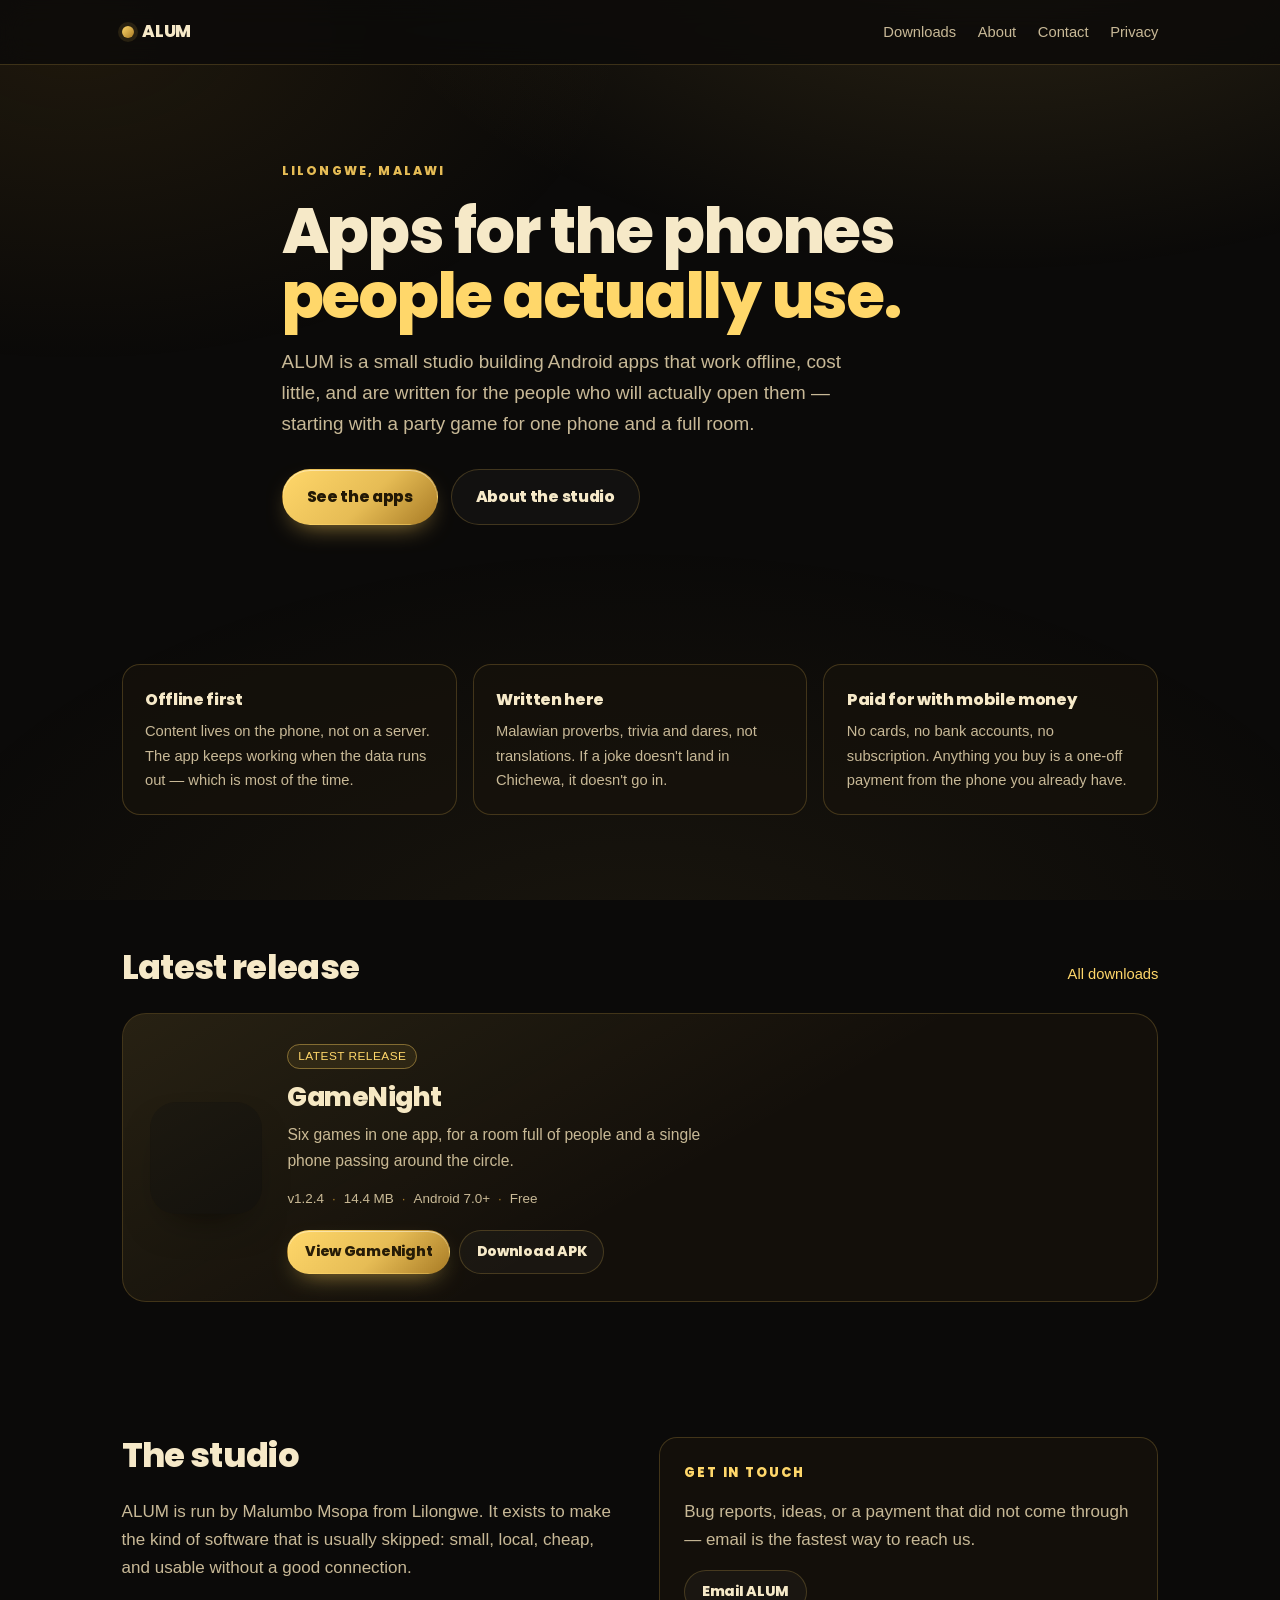
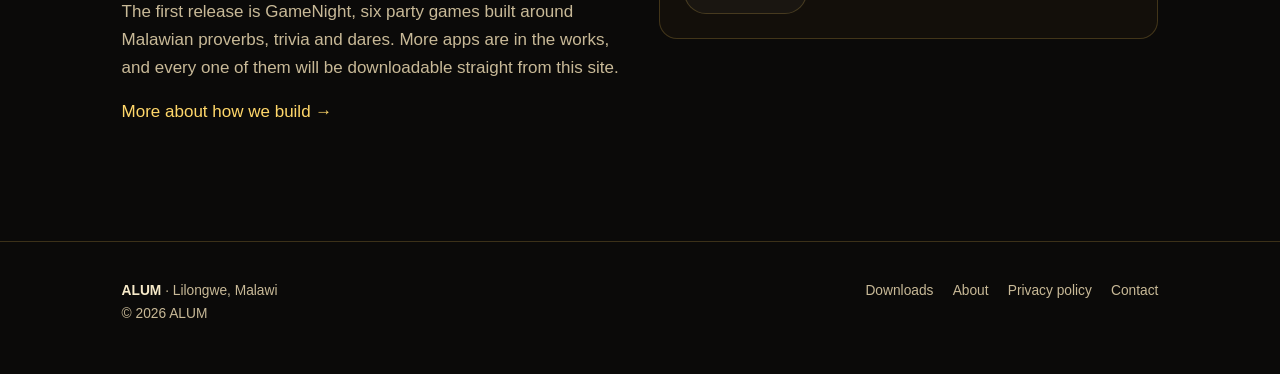
==== index.html @ 3f9ba988 "GameNight 1.2.4: new APK, checksum, what's new, new unlock prices" ====
<!DOCTYPE html>
<html lang="en">
<head>
<meta charset="utf-8">
<meta name="viewport" content="width=device-width, initial-scale=1">
<title>ALUM — apps built in Malawi</title>
<meta name="description" content="ALUM is a small app studio in Lilongwe, Malawi. We build offline-first Android apps, starting with GameNight — six party games for one phone.">
<meta name="theme-color" content="#0b0a09">
<meta property="og:title" content="ALUM — apps built in Malawi">
<meta property="og:description" content="A small app studio in Lilongwe. Offline-first Android apps, starting with GameNight.">
<meta property="og:type" content="website">
<link rel="icon" href="assets/img/favicon.svg" type="image/svg+xml">
<link rel="apple-touch-icon" href="assets/img/gamenight-icon.png">
<link rel="stylesheet" href="assets/css/site.css">
</head>
<body data-page="home">

<header class="nav">
  <div class="wrap">
    <a class="brand" href="index.html"><span class="dot" aria-hidden="true"></span> ALUM</a>
    <nav aria-label="Main">
      <a href="downloads.html">Downloads</a>
      <a href="about.html">About</a>
      <a href="index.html#contact">Contact</a>
      <a class="hide-sm" href="privacy.html">Privacy</a>
    </nav>
  </div>
</header>

<main>

  <section class="hero">
    <div class="wrap">
      <p class="eyebrow">Lilongwe, Malawi</p>
      <h1>Apps for the phones <span>people actually use.</span></h1>
      <p class="lede">ALUM is a small studio building Android apps that work offline, cost little, and are written for the people who will actually open them — starting with a party game for one phone and a full room.</p>
      <div class="cta-row">
        <a class="btn btn-primary" href="downloads.html">See the apps</a>
        <a class="btn btn-ghost" href="about.html">About the studio</a>
      </div>
    </div>
  </section>

  <section class="section">
    <div class="wrap">
      <div class="points">
        <div class="point">
          <h3>Offline first</h3>
          <p>Content lives on the phone, not on a server. The app keeps working when the data runs out — which is most of the time.</p>
        </div>
        <div class="point">
          <h3>Written here</h3>
          <p>Malawian proverbs, trivia and dares, not translations. If a joke doesn't land in Chichewa, it doesn't go in.</p>
        </div>
        <div class="point">
          <h3>Paid for with mobile money</h3>
          <p>No cards, no bank accounts, no subscription. Anything you buy is a one-off payment from the phone you already have.</p>
        </div>
      </div>
    </div>
  </section>

  <section class="section" id="apps">
    <div class="wrap">
      <div class="section-head">
        <h2>Latest release</h2>
        <p><a href="downloads.html">All downloads</a></p>
      </div>
      <div id="featuredCard">
        <noscript>
          <div class="feature-card">
            <div class="feature-body">
              <h3>GameNight</h3>
              <p>Six party games for one phone. <a href="gamenight.html">View the app</a> or <a href="downloads/GameNight-1.2.4.apk" download>download the APK</a>.</p>
            </div>
          </div>
        </noscript>
      </div>
    </div>
  </section>

  <section class="section">
    <div class="wrap">
      <div class="split">
        <div>
          <h2>The studio</h2>
          <p style="color:var(--muted)">ALUM is run by Malumbo Msopa from Lilongwe. It exists to make the kind of software that is usually skipped: small, local, cheap, and usable without a good connection.</p>
          <p style="color:var(--muted)">The first release is GameNight, six party games built around Malawian proverbs, trivia and dares. More apps are in the works, and every one of them will be downloadable straight from this site.</p>
          <p><a href="about.html">More about how we build →</a></p>
        </div>
        <div class="panel" id="contact">
          <h3>Get in touch</h3>
          <p style="color:var(--muted);margin-bottom:1rem">Bug reports, ideas, or a payment that did not come through — email is the fastest way to reach us.</p>
          <p style="margin-bottom:0"><a class="btn btn-ghost btn-sm" data-mail="subject" href="#">Email ALUM</a></p>
        </div>
      </div>
    </div>
  </section>

</main>

<footer class="footer">
  <div class="wrap">
    <div>
      <p><strong style="color:var(--cream)">ALUM</strong> · Lilongwe, Malawi</p>
      <p>© <span data-year>2026</span> ALUM</p>
    </div>
    <nav aria-label="Footer">
      <a href="downloads.html">Downloads</a>
      <a href="about.html">About</a>
      <a href="privacy.html">Privacy policy</a>
      <a data-mail="subject" href="#">Contact</a>
    </nav>
  </div>
</footer>

<script src="assets/js/apps.js"></script>
<script src="assets/js/site.js"></script>
</body>
</html>
---- assets/css/site.css ----
/* Malu Apps — site styles. Palette matches GameNight. */
@font-face {
  font-family: 'Poppins';
  src: url('../fonts/heading-font.ttf') format('truetype');
  font-weight: 800;
  font-display: swap;
}

:root {
  --gold: #e6bc55;
  --gold-bright: #ffd76a;
  --gold-deep: #a87b25;
  --cream: #f6e9c8;
  --muted: #c8b997;
  --ink: #0b0a09;
  --panel: rgba(23, 18, 12, 0.72);
  --line: rgba(230, 188, 85, 0.22);
  --radius: 18px;
  --max: 1080px;
}

* { box-sizing: border-box; }

html { scroll-behavior: smooth; }

body {
  margin: 0;
  background: var(--ink);
  color: var(--cream);
  font-family: -apple-system, BlinkMacSystemFont, 'Segoe UI', Roboto, Helvetica, Arial, sans-serif;
  font-size: 17px;
  line-height: 1.65;
  -webkit-font-smoothing: antialiased;
}

body::before {
  content: '';
  position: fixed;
  inset: 0;
  z-index: 0;
  pointer-events: none;
  background:
    radial-gradient(60rem 34rem at 78% -12%, rgba(230, 188, 85, 0.16), transparent 70%),
    radial-gradient(50rem 30rem at 6% 4%, rgba(168, 123, 37, 0.13), transparent 68%),
    radial-gradient(70rem 40rem at 50% 110%, rgba(230, 188, 85, 0.07), transparent 70%);
}

a { color: var(--gold-bright); text-decoration: none; }
a:hover { text-decoration: underline; text-underline-offset: 3px; }

h1, h2, h3, .brand, .btn, .stat b, .eyebrow {
  font-family: 'Poppins', -apple-system, 'Segoe UI', Roboto, sans-serif;
  font-weight: 800;
  letter-spacing: -0.02em;
}

h1 { font-size: clamp(2.2rem, 6vw, 3.9rem); line-height: 1.05; margin: 0 0 1rem; }
h2 { font-size: clamp(1.5rem, 3.4vw, 2.1rem); line-height: 1.15; margin: 0 0 1.4rem; }
h3 { font-size: 1.12rem; margin: 0 0 0.35rem; }

p { margin: 0 0 1rem; }

.wrap { width: 100%; max-width: var(--max); margin: 0 auto; padding: 0 1.35rem; position: relative; z-index: 1; }

:focus-visible { outline: 2px solid var(--gold-bright); outline-offset: 3px; border-radius: 6px; }

/* ---------- nav ---------- */
.nav {
  position: sticky;
  top: 0;
  z-index: 20;
  backdrop-filter: blur(14px);
  background: rgba(11, 10, 9, 0.82);
  border-bottom: 1px solid var(--line);
}
.nav .wrap { display: flex; align-items: center; justify-content: space-between; gap: 1rem; height: 64px; }
.brand { display: inline-flex; align-items: center; gap: 0.55rem; color: var(--cream); font-size: 1.05rem; }
.brand:hover { text-decoration: none; }
.brand .dot {
  width: 12px; height: 12px; border-radius: 50%;
  background: linear-gradient(135deg, var(--gold-bright), var(--gold-deep));
  box-shadow: 0 0 0 4px rgba(230, 188, 85, 0.12);
}
.nav nav { display: flex; gap: 1.35rem; font-size: 0.92rem; }
.nav nav a { color: var(--muted); }
.nav nav a:hover { color: var(--gold-bright); text-decoration: none; }
@media (max-width: 560px) { .nav nav a.hide-sm { display: none; } }

/* ---------- hero ---------- */
.hero { padding: clamp(3rem, 8vw, 6rem) 0 clamp(2rem, 5vw, 3.5rem); }
.hero .wrap { max-width: 760px; }
.eyebrow {
  font-size: 0.76rem; letter-spacing: 0.18em; text-transform: uppercase;
  color: var(--gold); margin: 0 0 1.1rem;
}
.hero h1 span { color: var(--gold-bright); }
.lede { font-size: clamp(1.02rem, 2.2vw, 1.18rem); color: var(--muted); max-width: 56ch; }

.cta-row { display: flex; flex-wrap: wrap; gap: 0.8rem; margin: 1.9rem 0 1rem; }

.btn {
  display: inline-flex; align-items: center; justify-content: center; gap: 0.55rem;
  padding: 0.86rem 1.5rem; border-radius: 999px; font-size: 0.98rem;
  border: 1px solid transparent; cursor: pointer; transition: transform 0.12s ease, box-shadow 0.2s ease, background 0.2s ease;
  white-space: nowrap;
}
.btn:hover { text-decoration: none; transform: translateY(-1px); }
.btn:active { transform: translateY(0); }
.btn-primary {
  background: linear-gradient(135deg, var(--gold-bright), var(--gold) 55%, var(--gold-deep));
  color: #221805;
  box-shadow: 0 10px 26px -12px rgba(230, 188, 85, 0.8), inset 0 1px 0 rgba(255, 255, 255, 0.45);
}
.btn-ghost { border-color: var(--line); color: var(--cream); background: rgba(255, 255, 255, 0.03); }
.btn-ghost:hover { border-color: rgba(230, 188, 85, 0.5); }
.btn-sm { padding: 0.6rem 1.05rem; font-size: 0.88rem; }

.meta-line { font-size: 0.88rem; color: var(--muted); margin: 0; }

/* ---------- sections ---------- */
.section { padding: clamp(2.6rem, 6vw, 4.2rem) 0; }
.section-head { display: flex; align-items: baseline; justify-content: space-between; gap: 1rem; flex-wrap: wrap; margin-bottom: 1.6rem; }
.section-head h2 { margin: 0; }
.section-head p { margin: 0; color: var(--muted); font-size: 0.92rem; }

/* ---------- app cards ---------- */
.grid { display: grid; gap: 1.1rem; grid-template-columns: repeat(auto-fill, minmax(330px, 1fr)); }

.card {
  position: relative;
  display: flex; flex-direction: column;
  background: var(--panel);
  border: 1px solid var(--line);
  border-radius: var(--radius);
  padding: 1.5rem;
  overflow: hidden;
  transition: border-color 0.2s ease, transform 0.2s ease;
}
.card::after {
  content: ''; position: absolute; inset: 0; border-radius: var(--radius);
  background: linear-gradient(160deg, rgba(255, 215, 106, 0.07), transparent 45%);
  pointer-events: none;
}
.card:hover { border-color: rgba(230, 188, 85, 0.45); transform: translateY(-2px); }
.card-top { display: flex; gap: 1rem; align-items: center; margin-bottom: 1rem; }
.card-top img { width: 72px; height: 72px; border-radius: 18px; flex: 0 0 auto; box-shadow: 0 8px 22px -10px #000; }
.card-top h3 { margin: 0; font-size: 1.3rem; }
.card-tagline { color: var(--muted); font-size: 0.92rem; margin: 0.15rem 0 0; }
.card p { font-size: 0.94rem; color: var(--muted); }
.card .grow { flex: 1; }
.badges { display: flex; flex-wrap: wrap; gap: 0.4rem; margin: 0.2rem 0 1.2rem; }
.badge {
  font-size: 0.74rem; letter-spacing: 0.04em; text-transform: uppercase;
  padding: 0.28rem 0.62rem; border-radius: 999px;
  border: 1px solid var(--line); color: var(--muted);
}
.badge.gold { border-color: rgba(230, 188, 85, 0.45); color: var(--gold-bright); background: rgba(230, 188, 85, 0.08); }
.card-actions { display: flex; flex-wrap: wrap; gap: 0.55rem; align-items: center; }
.card-actions .meta-line { margin-left: auto; }

.card.soon { opacity: 0.75; }
.card.soon .card-top img { filter: grayscale(1); }

/* ---------- featured app ---------- */
.feature { border-top: 1px solid var(--line); }
.feature-head { display: flex; align-items: center; gap: 1.1rem; margin-bottom: 1.6rem; }
.feature-head img { width: 96px; height: 96px; border-radius: 24px; box-shadow: 0 14px 34px -16px #000; }
.feature-head h2 { margin: 0; }
.feature-head .meta-line { margin-top: 0.3rem; }

.cols { display: grid; gap: 2.2rem; grid-template-columns: 1.15fr 1fr; align-items: start; }
@media (max-width: 820px) { .cols { grid-template-columns: 1fr; gap: 1.8rem; } }

.panel { background: var(--panel); border: 1px solid var(--line); border-radius: var(--radius); padding: 1.5rem; }
.panel h3 { color: var(--gold-bright); font-size: 0.82rem; letter-spacing: 0.14em; text-transform: uppercase; margin-bottom: 0.9rem; }

.hl-list { list-style: none; padding: 0; margin: 0; display: grid; gap: 1.1rem; }
.hl-list li { display: grid; grid-template-columns: 26px 1fr; gap: 0.7rem; }
.hl-list .tick { color: var(--gold); font-weight: 700; }
.hl-list p { margin: 0; font-size: 0.92rem; color: var(--muted); }
.hl-list b { color: var(--cream); font-size: 0.98rem; display: block; margin-bottom: 0.1rem; }

.chips { display: flex; flex-wrap: wrap; gap: 0.4rem; margin: 1.1rem 0 0; padding: 0; list-style: none; }
.chips li { font-size: 0.8rem; padding: 0.3rem 0.65rem; border-radius: 999px; background: rgba(230, 188, 85, 0.1); color: var(--gold-bright); border: 1px solid rgba(230, 188, 85, 0.28); }

/* ---------- screenshots ---------- */
.shots { display: flex; gap: 0.9rem; overflow-x: auto; padding: 0.3rem 0 1rem; scroll-snap-type: x mandatory; -webkit-overflow-scrolling: touch; }
.shots a { flex: 0 0 auto; scroll-snap-align: start; }
.shots img {
  width: 200px; height: auto; display: block;
  border-radius: 16px; border: 1px solid var(--line);
  box-shadow: 0 16px 36px -20px #000;
  background: #000;
}
.shots::-webkit-scrollbar { height: 8px; }
.shots::-webkit-scrollbar-thumb { background: rgba(230, 188, 85, 0.25); border-radius: 8px; }

/* ---------- install steps ---------- */
.steps { display: grid; gap: 1rem; grid-template-columns: repeat(auto-fit, minmax(240px, 1fr)); counter-reset: step; }
.step { position: relative; background: var(--panel); border: 1px solid var(--line); border-radius: var(--radius); padding: 1.35rem 1.4rem 1.35rem 1.4rem; }
.step::before {
  counter-increment: step; content: counter(step);
  display: grid; place-items: center;
  width: 30px; height: 30px; border-radius: 50%;
  background: rgba(230, 188, 85, 0.12); border: 1px solid rgba(230, 188, 85, 0.4);
  color: var(--gold-bright); font-family: 'Poppins', sans-serif; font-weight: 800; font-size: 0.9rem;
  margin-bottom: 0.75rem;
}
.step p { margin: 0; font-size: 0.92rem; color: var(--muted); }
.step b { color: var(--cream); }

.note { font-size: 0.88rem; color: var(--muted); border-left: 2px solid var(--gold-deep); padding-left: 0.9rem; margin-top: 1.2rem; }

/* ---------- checksum ---------- */
.sha { display: flex; gap: 0.5rem; align-items: stretch; margin-top: 0.6rem; }
.sha input {
  flex: 1; min-width: 0;
  background: rgba(0, 0, 0, 0.42); border: 1px solid var(--line); border-radius: 10px;
  color: var(--muted); font-family: ui-monospace, SFMono-Regular, Menlo, Consolas, monospace;
  font-size: 0.74rem; padding: 0.55rem 0.65rem; letter-spacing: 0.01em;
}
.sha button {
  border: 1px solid var(--line); background: rgba(255, 255, 255, 0.04); color: var(--cream);
  border-radius: 10px; padding: 0 0.85rem; font-size: 0.8rem; cursor: pointer;
}
.sha button:hover { border-color: rgba(230, 188, 85, 0.5); }

/* ---------- faq ---------- */
.faq { display: grid; gap: 0.6rem; }
details {
  background: var(--panel); border: 1px solid var(--line); border-radius: 14px; padding: 0.95rem 1.15rem;
}
details[open] { border-color: rgba(230, 188, 85, 0.4); }
summary { cursor: pointer; font-weight: 600; color: var(--cream); list-style: none; }
summary::-webkit-details-marker { display: none; }
summary::after { content: '+'; float: right; color: var(--gold); font-weight: 700; }
details[open] summary::after { content: '−'; }
details p { margin: 0.8rem 0 0.1rem; font-size: 0.93rem; color: var(--muted); }

/* ---------- footer ---------- */
.footer { border-top: 1px solid var(--line); padding: 2.4rem 0 3rem; margin-top: 2rem; }
.footer .wrap { display: flex; flex-wrap: wrap; gap: 1.2rem 2rem; justify-content: space-between; align-items: flex-start; }
.footer p { margin: 0; font-size: 0.86rem; color: var(--muted); }
.footer nav { display: flex; flex-wrap: wrap; gap: 1.2rem; font-size: 0.86rem; }
.footer nav a { color: var(--muted); }

/* ---------- prose (privacy page) ---------- */
.prose { max-width: 720px; padding: 3rem 0 4rem; }
.prose h1 { font-size: clamp(1.9rem, 4.6vw, 2.6rem); }
.prose h2 { font-size: 1.25rem; margin: 2.2rem 0 0.7rem; }
.prose ul { padding-left: 1.2rem; color: var(--muted); }
.prose li { margin-bottom: 0.45rem; }
.prose p, .prose li { color: var(--muted); }
.prose strong { color: var(--cream); }
.prose .updated { font-size: 0.86rem; color: var(--muted); margin-bottom: 2rem; }
.prose .back { display: inline-block; margin-bottom: 1.6rem; font-size: 0.9rem; }

/* ---------- buttons as links ---------- */
a.btn { text-decoration: none; }
a.btn:hover { text-decoration: none; }

/* ---------- home: featured app ---------- */
.feature-card {
  display: grid;
  grid-template-columns: 112px 1fr;
  gap: 1.6rem;
  align-items: center;
  background: var(--panel);
  border: 1px solid var(--line);
  border-radius: 24px;
  padding: 1.7rem;
  position: relative;
  overflow: hidden;
}
.feature-card::after {
  content: '';
  position: absolute; inset: 0;
  background: linear-gradient(150deg, rgba(255, 215, 106, 0.09), transparent 55%);
  pointer-events: none;
}
.feature-icon { width: 112px; height: 112px; border-radius: 26px; box-shadow: 0 18px 40px -20px #000; }
.feature-body h3 { font-size: 1.65rem; margin: 0.35rem 0 0.2rem; }
.feature-body p { color: var(--muted); margin: 0 0 0.9rem; font-size: 0.98rem; max-width: 52ch; }
.feature-meta { display: flex; flex-wrap: wrap; gap: 0.5rem; font-size: 0.84rem; color: var(--muted); margin-bottom: 1.2rem; }
.feature-meta span[aria-hidden] { color: var(--gold-deep); }
@media (max-width: 620px) {
  .feature-card { grid-template-columns: 1fr; gap: 1rem; padding: 1.35rem; }
  .feature-icon { width: 84px; height: 84px; border-radius: 20px; }
}

/* ---------- about / points ---------- */
.points { display: grid; gap: 1rem; grid-template-columns: repeat(auto-fit, minmax(240px, 1fr)); }
.point { background: var(--panel); border: 1px solid var(--line); border-radius: var(--radius); padding: 1.35rem 1.4rem; }
.point h3 { font-size: 1rem; margin-bottom: 0.4rem; }
.point p { margin: 0; font-size: 0.92rem; color: var(--muted); }

.split { display: grid; grid-template-columns: 1fr 1fr; gap: 2.4rem; align-items: start; }
@media (max-width: 780px) { .split { grid-template-columns: 1fr; gap: 1.4rem; } }

/* ---------- downloads list ---------- */
.app-list { display: grid; gap: 1rem; }
.app-row {
  display: grid;
  grid-template-columns: 76px 1fr auto;
  gap: 1.2rem;
  align-items: center;
  background: var(--panel);
  border: 1px solid var(--line);
  border-radius: var(--radius);
  padding: 1.25rem 1.4rem;
  transition: border-color 0.2s ease, transform 0.2s ease;
}
.app-row:hover { border-color: rgba(230, 188, 85, 0.45); transform: translateY(-2px); }
.app-row img { width: 76px; height: 76px; border-radius: 20px; }
.app-row-head { display: flex; align-items: center; gap: 0.6rem; flex-wrap: wrap; }
.app-row h3 { margin: 0; font-size: 1.2rem; }
.app-row-tag { margin: 0.15rem 0 0.55rem; color: var(--muted); font-size: 0.92rem; }
.app-row-meta { display: flex; flex-wrap: wrap; align-items: center; gap: 0.45rem 0.85rem; font-size: 0.82rem; color: var(--muted); }
.app-row-meta span { white-space: nowrap; }
.app-row-rating { display: inline-flex; align-items: center; gap: 0.45rem; }
.app-row-rating em { font-style: normal; opacity: 0.8; }
.app-row.soon { opacity: 0.7; }
@media (max-width: 700px) {
  .app-row { grid-template-columns: 64px 1fr; }
  .app-row img { width: 64px; height: 64px; border-radius: 17px; }
  .app-row-cta { grid-column: 1 / -1; }
  .app-row-cta .btn { width: 100%; }
}

.stars { display: inline-flex; gap: 2px; font-size: 0.95rem; line-height: 1; color: rgba(230, 188, 85, 0.28); letter-spacing: 1px; }
.stars .star.on { color: var(--gold-bright); }

/* ---------- app page ---------- */
.breadcrumb { font-size: 0.86rem; color: var(--muted); padding-top: 1.6rem; display: inline-block; }
.app-hero { display: flex; gap: 1.5rem; align-items: center; padding: 1.4rem 0 2rem; flex-wrap: wrap; }
.app-icon { width: 128px; height: 128px; border-radius: 30px; box-shadow: 0 20px 46px -22px #000; }
.app-hero h1 { font-size: clamp(1.9rem, 5vw, 2.9rem); margin: 0 0 0.3rem; }
.app-tagline { color: var(--muted); margin: 0 0 0.7rem; max-width: 48ch; }
.rating-line { display: flex; align-items: center; flex-wrap: wrap; gap: 0.5rem; font-size: 0.86rem; color: var(--muted); }
.dot-sep { color: var(--gold-deep); }

.app-layout { display: grid; grid-template-columns: minmax(0, 1fr) 340px; gap: 2.4rem; align-items: start; padding-bottom: 3rem; }
@media (max-width: 900px) {
  .app-layout { grid-template-columns: 1fr; gap: 1.8rem; }
  .app-aside { order: -1; }
}
.app-main { min-width: 0; }
.app-section { padding: 1.8rem 0; border-top: 1px solid var(--line); }
.app-section:first-of-type { border-top: 0; }
.app-section h2 { font-size: 1.25rem; margin-bottom: 0.9rem; }
.app-section p { color: var(--muted); }
.app-section .hl-list { margin-top: 0.4rem; }
.app-main .shots { margin: 0 0 0.4rem; }
.app-main .shots img { width: 220px; }

.app-aside { display: grid; gap: 1rem; position: sticky; top: 84px; }
@media (max-width: 900px) { .app-aside { position: static; } }
.download-panel .meta-line { text-align: center; }
.facts { margin: 1.1rem 0 0; padding: 0; font-size: 0.86rem; }
.facts > div { display: flex; justify-content: space-between; gap: 1rem; padding: 0.5rem 0; border-bottom: 1px solid rgba(230, 188, 85, 0.12); }
.facts > div:last-child { border-bottom: 0; }
.facts dt { color: var(--muted); }
.facts dd { margin: 0; color: var(--cream); text-align: right; }

.install-list { margin: 0; padding-left: 1.1rem; font-size: 0.9rem; color: var(--muted); }
.install-list li { margin-bottom: 0.55rem; }
.install-list b { color: var(--cream); }

.changes { margin: 0; padding-left: 1.1rem; color: var(--muted); font-size: 0.93rem; }
.changes li { margin-bottom: 0.45rem; }

/* ---------- reviews ---------- */
.empty-reviews { background: rgba(255, 255, 255, 0.02); border: 1px dashed var(--line); border-radius: var(--radius); padding: 1.4rem; }
.empty-reviews p { margin: 0 0 0.7rem; font-size: 0.93rem; }
.empty-reviews p strong { color: var(--cream); }
.review-list { display: grid; gap: 0.8rem; }
.review { background: var(--panel); border: 1px solid var(--line); border-radius: 14px; padding: 1.1rem 1.25rem; }
.review-head { display: flex; justify-content: space-between; align-items: center; gap: 1rem; margin-bottom: 0.4rem; }
.review p { margin: 0; font-size: 0.93rem; }

@media (prefers-reduced-motion: reduce) {
  * { animation: none !important; transition: none !important; scroll-behavior: auto !important; }
}
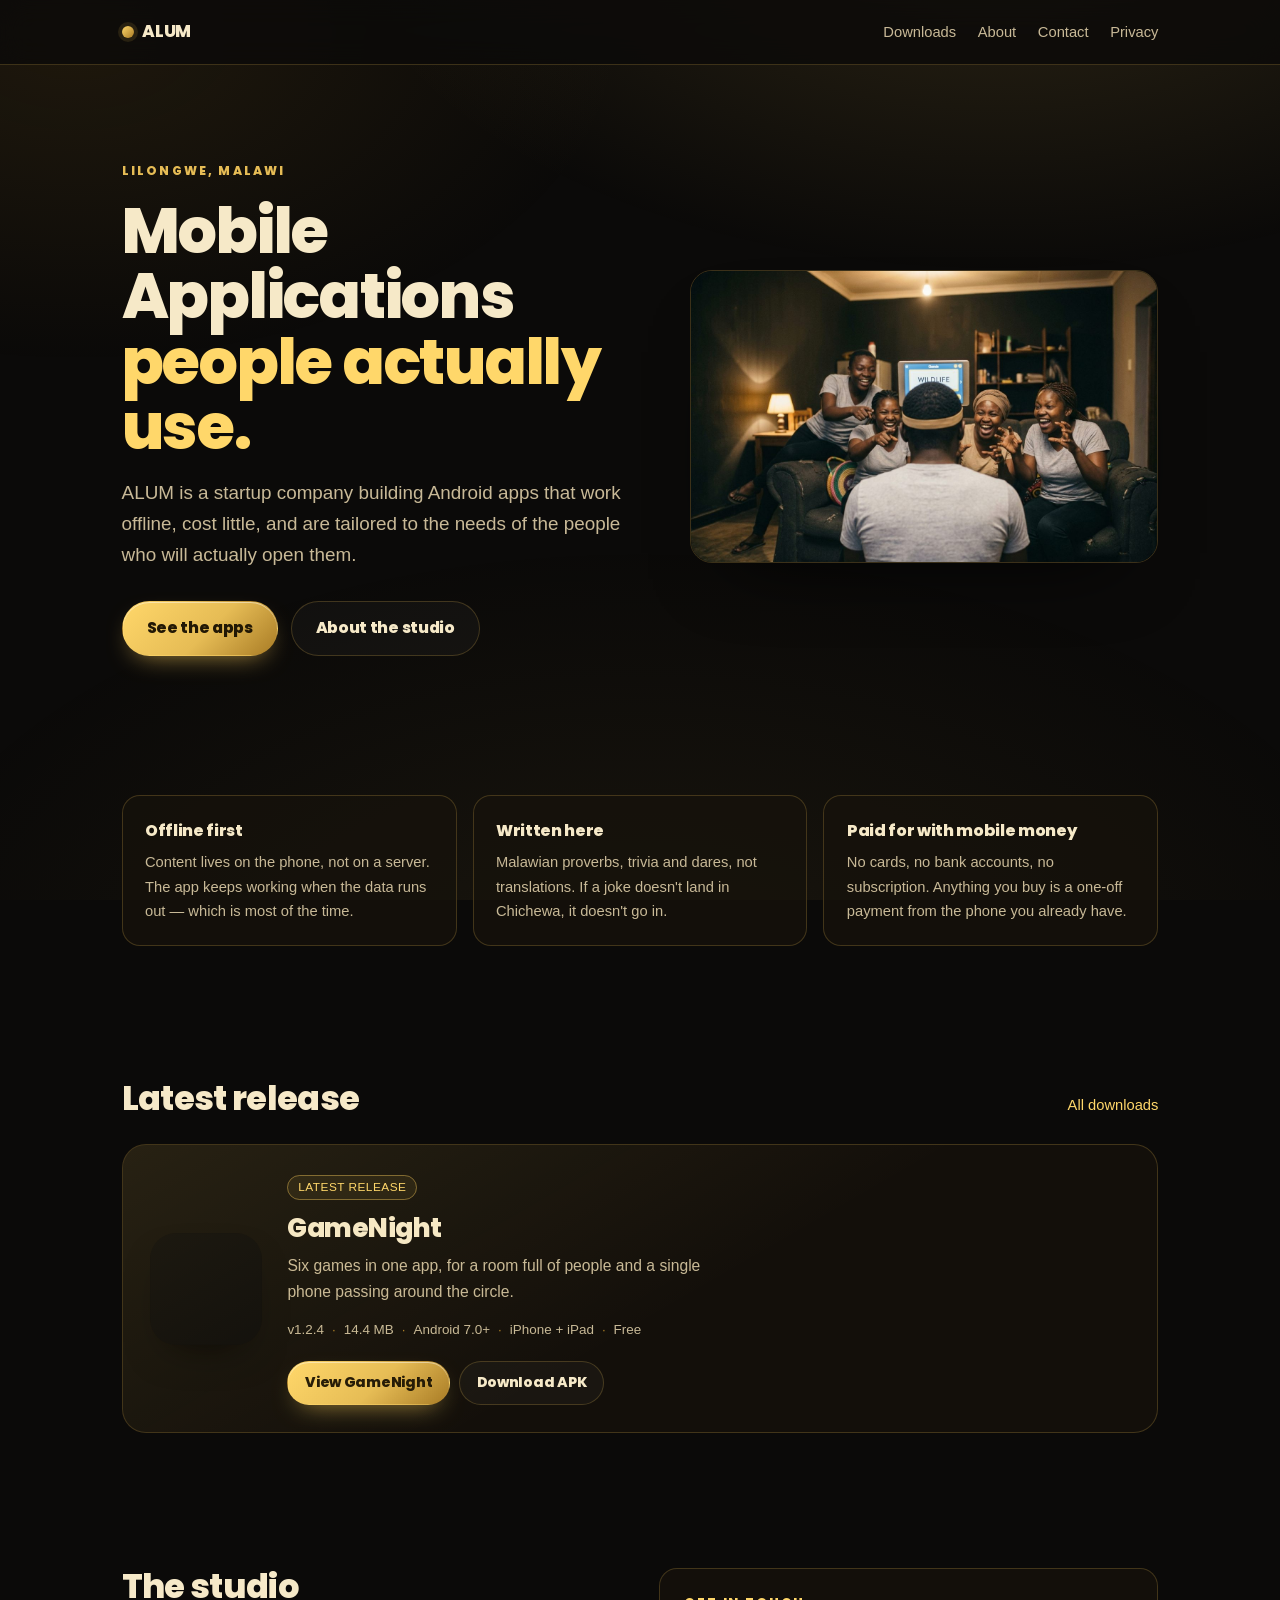
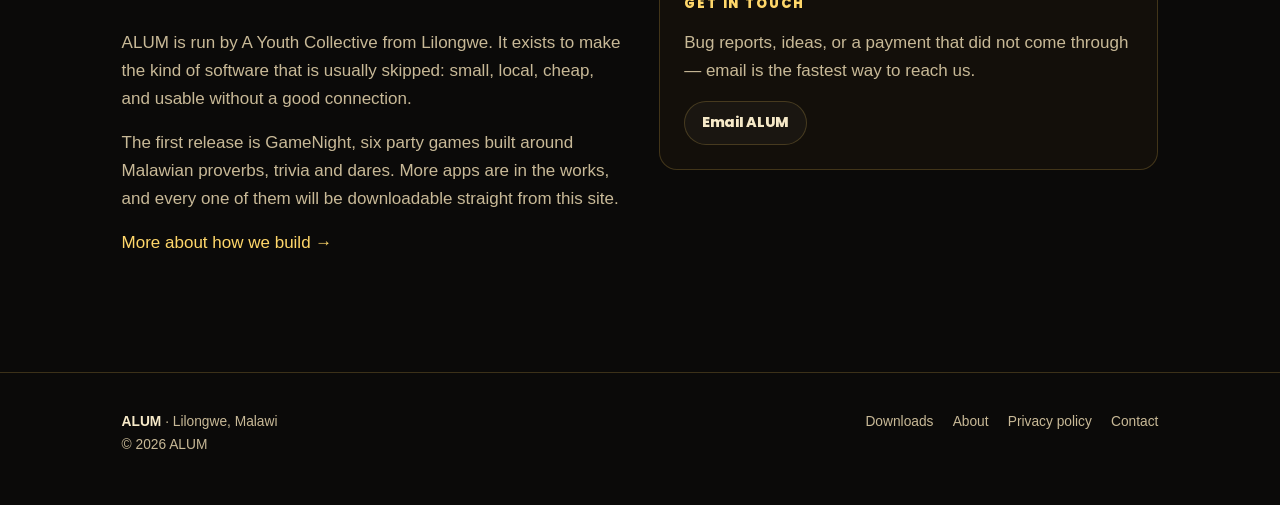
==== commit 4bec42cd: "Site: add hero, about and social images; iPhone/PWA paths; verify-download expander" ====
--- a/index.html
+++ b/index.html
@@ -9,6 +9,12 @@
 <meta property="og:title" content="ALUM — apps built in Malawi">
 <meta property="og:description" content="A small app studio in Lilongwe. Offline-first Android apps, starting with GameNight.">
 <meta property="og:type" content="website">
+<meta property="og:image" content="https://malu-xvge.github.io/assets/img/og-gamenight.jpg">
+<meta property="og:image:width" content="1584">
+<meta property="og:image:height" content="672">
+<meta property="og:image:alt" content="GameNight — six party games for one phone">
+<meta name="twitter:card" content="summary_large_image">
+<meta name="twitter:image" content="https://malu-xvge.github.io/assets/img/og-gamenight.jpg">
 <link rel="icon" href="assets/img/favicon.svg" type="image/svg+xml">
 <link rel="apple-touch-icon" href="assets/img/gamenight-icon.png">
 <link rel="stylesheet" href="assets/css/site.css">
@@ -30,14 +36,19 @@
 <main>
 
   <section class="hero">
-    <div class="wrap">
-      <p class="eyebrow">Lilongwe, Malawi</p>
-      <h1>Apps for the phones <span>people actually use.</span></h1>
-      <p class="lede">ALUM is a small studio building Android apps that work offline, cost little, and are written for the people who will actually open them — starting with a party game for one phone and a full room.</p>
-      <div class="cta-row">
-        <a class="btn btn-primary" href="downloads.html">See the apps</a>
-        <a class="btn btn-ghost" href="about.html">About the studio</a>
+    <div class="wrap hero-grid">
+      <div class="hero-copy">
+        <p class="eyebrow">Lilongwe, Malawi</p>
+        <h1>Mobile Applications <span>people actually use.</span></h1>
+        <p class="lede">ALUM is a startup company building Android apps that work offline, cost little, and are tailored to the needs of the people who will actually open them.</p>
+        <div class="cta-row">
+          <a class="btn btn-primary" href="downloads.html">See the apps</a>
+          <a class="btn btn-ghost" href="about.html">About the studio</a>
+        </div>
       </div>
+      <figure class="hero-media">
+        <img src="assets/img/hero.jpg" alt="Friends playing GameNight together on one phone" width="1312" height="816" fetchpriority="high">
+      </figure>
     </div>
   </section>
 
@@ -84,7 +95,7 @@
       <div class="split">
         <div>
           <h2>The studio</h2>
-          <p style="color:var(--muted)">ALUM is run by Malumbo Msopa from Lilongwe. It exists to make the kind of software that is usually skipped: small, local, cheap, and usable without a good connection.</p>
+          <p style="color:var(--muted)">ALUM is run by A Youth Collective from Lilongwe. It exists to make the kind of software that is usually skipped: small, local, cheap, and usable without a good connection.</p>
           <p style="color:var(--muted)">The first release is GameNight, six party games built around Malawian proverbs, trivia and dares. More apps are in the works, and every one of them will be downloadable straight from this site.</p>
           <p><a href="about.html">More about how we build →</a></p>
         </div>
--- a/assets/css/site.css
+++ b/assets/css/site.css
@@ -1,4 +1,4 @@
-/* Malu Apps — site styles. Palette matches GameNight. */
+/* ALUM — site styles. Palette matches GameNight. */
 @font-face {
   font-family: 'Poppins';
   src: url('../fonts/heading-font.ttf') format('truetype');
@@ -88,7 +88,20 @@
 
 /* ---------- hero ---------- */
 .hero { padding: clamp(3rem, 8vw, 6rem) 0 clamp(2rem, 5vw, 3.5rem); }
-.hero .wrap { max-width: 760px; }
+.hero .wrap { max-width: var(--max); }
+.hero-grid { display: grid; grid-template-columns: 1.05fr 0.95fr; gap: clamp(1.6rem, 4vw, 3.2rem); align-items: center; }
+.hero-copy { max-width: 600px; }
+.hero-media { margin: 0; }
+.hero-media img {
+  width: 100%; height: auto; display: block; aspect-ratio: 8 / 5; object-fit: cover;
+  border-radius: 22px; border: 1px solid var(--line);
+  box-shadow: 0 36px 80px -46px #000;
+}
+@media (max-width: 860px) {
+  .hero-grid { grid-template-columns: 1fr; }
+  .hero-copy { max-width: none; }
+  .hero-media { margin-top: 0.4rem; }
+}
 .eyebrow {
   font-size: 0.76rem; letter-spacing: 0.18em; text-transform: uppercase;
   color: var(--gold); margin: 0 0 1.1rem;
@@ -254,6 +267,8 @@
 .prose strong { color: var(--cream); }
 .prose .updated { font-size: 0.86rem; color: var(--muted); margin-bottom: 2rem; }
 .prose .back { display: inline-block; margin-bottom: 1.6rem; font-size: 0.9rem; }
+.prose-figure { margin: 1.9rem 0 2.3rem; }
+.prose-figure img { width: 100%; height: auto; display: block; border-radius: 18px; border: 1px solid var(--line); }
 
 /* ---------- buttons as links ---------- */
 a.btn { text-decoration: none; }
@@ -366,6 +381,14 @@
 .install-list li { margin-bottom: 0.55rem; }
 .install-list b { color: var(--cream); }
 
+.iphone-panel p { font-size: 0.92rem; color: var(--muted); }
+.iphone-panel .install-list { margin-top: 0.7rem; }
+
+/* checksum inside the download panel */
+.download-panel .verify { margin-top: 1rem; padding: 0.85rem 0.95rem; background: rgba(0, 0, 0, 0.28); }
+.verify summary { font-size: 0.86rem; }
+.verify .sha { margin-top: 0.6rem; }
+
 .changes { margin: 0; padding-left: 1.1rem; color: var(--muted); font-size: 0.93rem; }
 .changes li { margin-bottom: 0.45rem; }
 
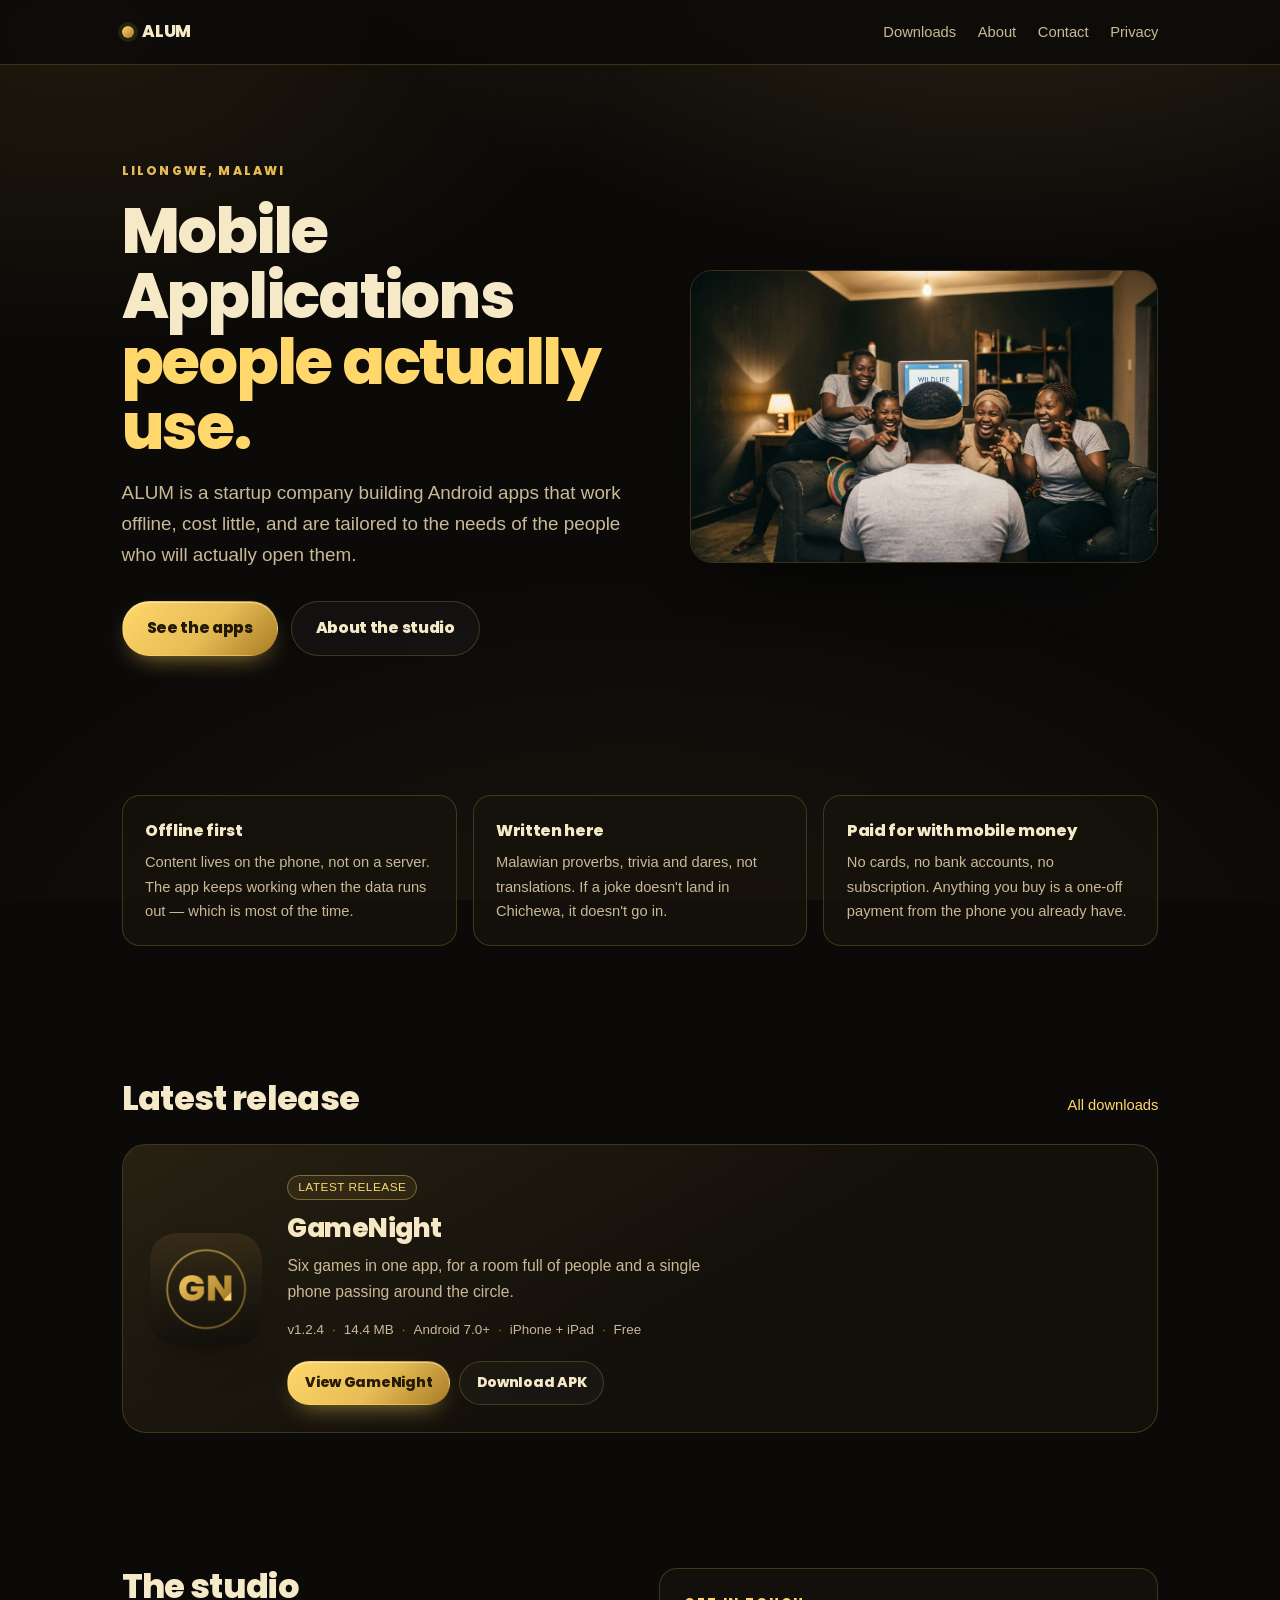
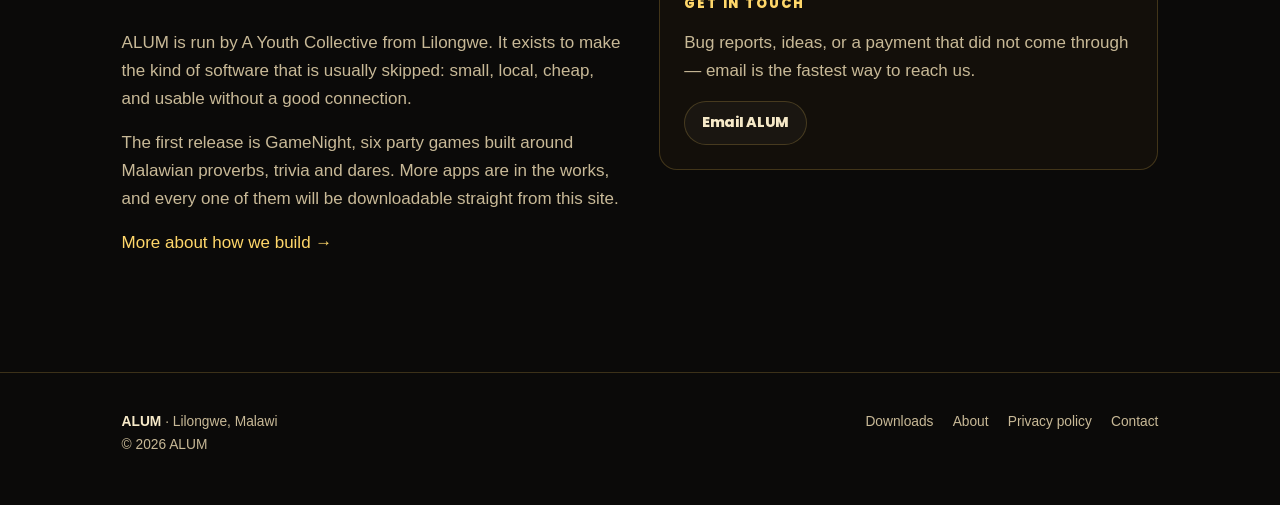
==== commit 47f4cd7c: "Icons: draw the real GN mark for site and PWA; rebuild play/" ====
--- a/index.html
+++ b/index.html
@@ -16,7 +16,7 @@
 <meta name="twitter:card" content="summary_large_image">
 <meta name="twitter:image" content="https://malu-xvge.github.io/assets/img/og-gamenight.jpg">
 <link rel="icon" href="assets/img/favicon.svg" type="image/svg+xml">
-<link rel="apple-touch-icon" href="assets/img/gamenight-icon.png">
+<link rel="apple-touch-icon" sizes="180x180" href="assets/img/apple-touch-icon.png">
 <link rel="stylesheet" href="assets/css/site.css">
 </head>
 <body data-page="home">
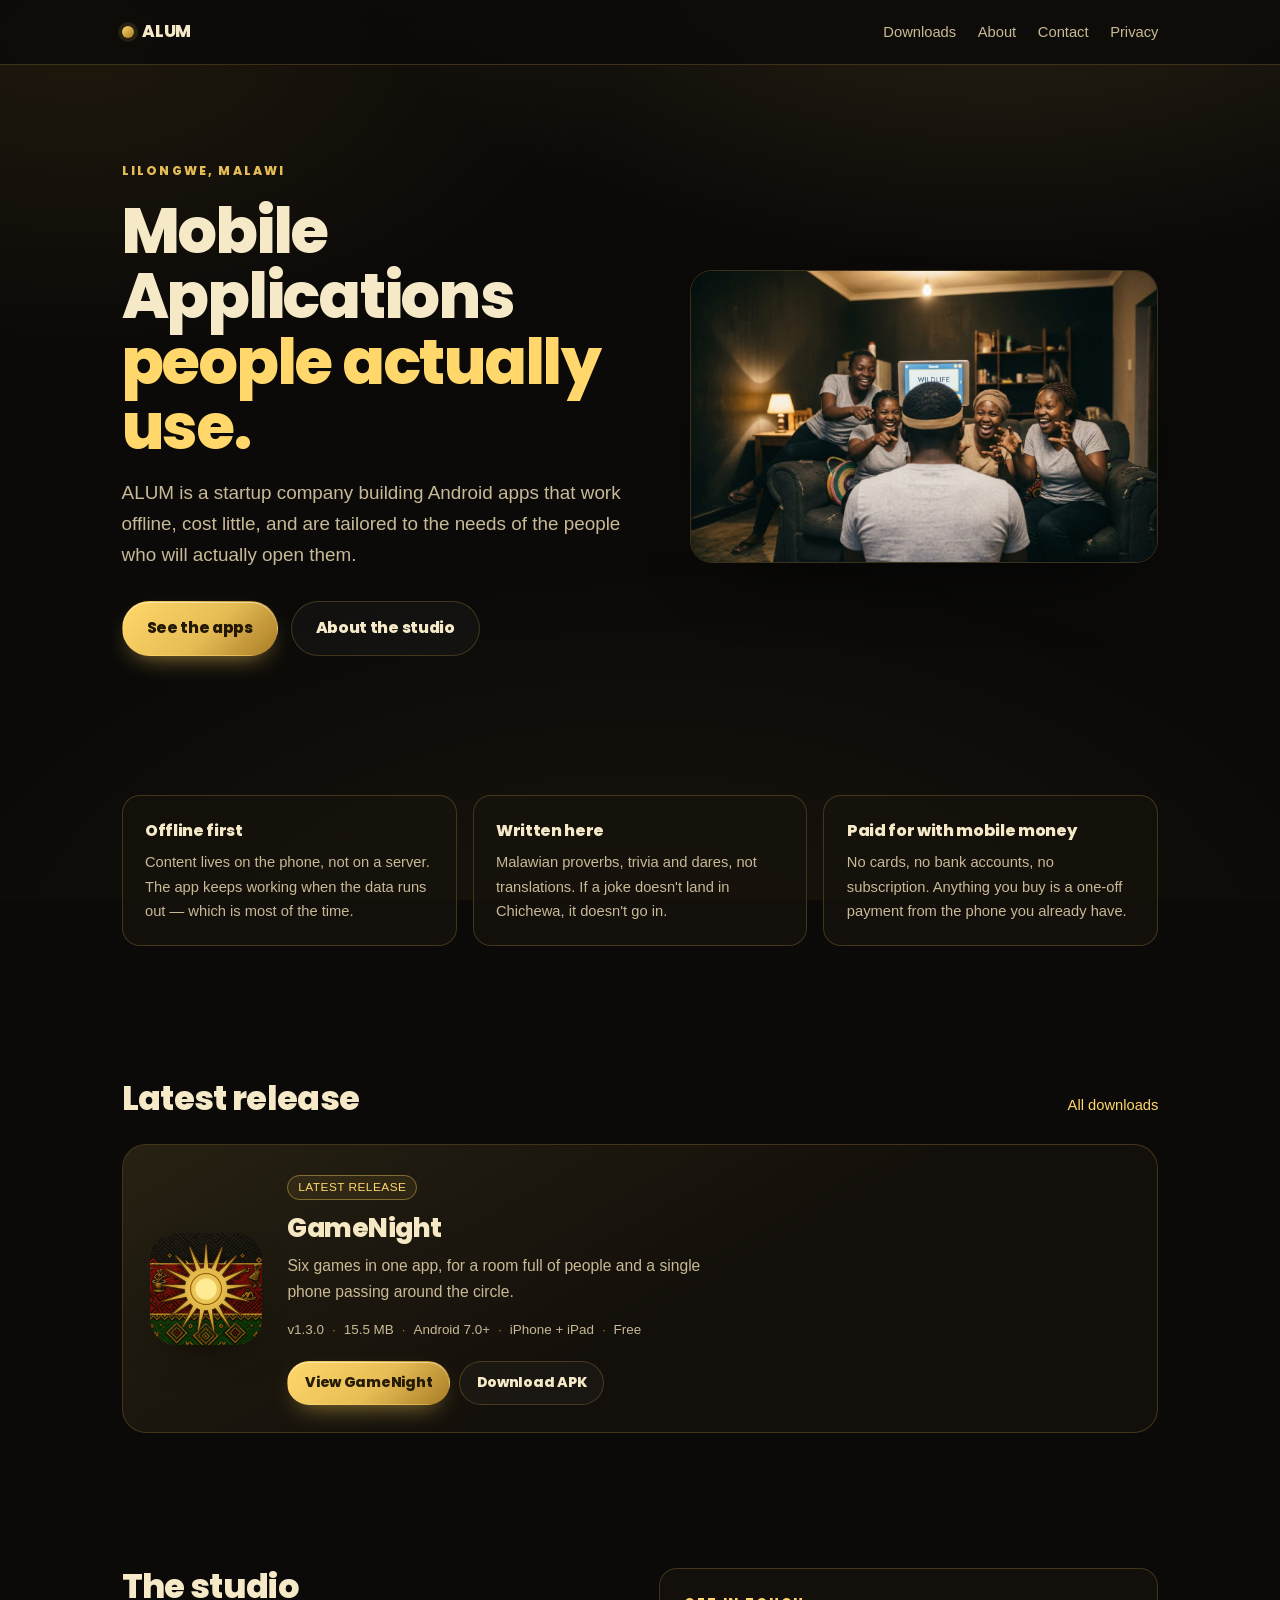
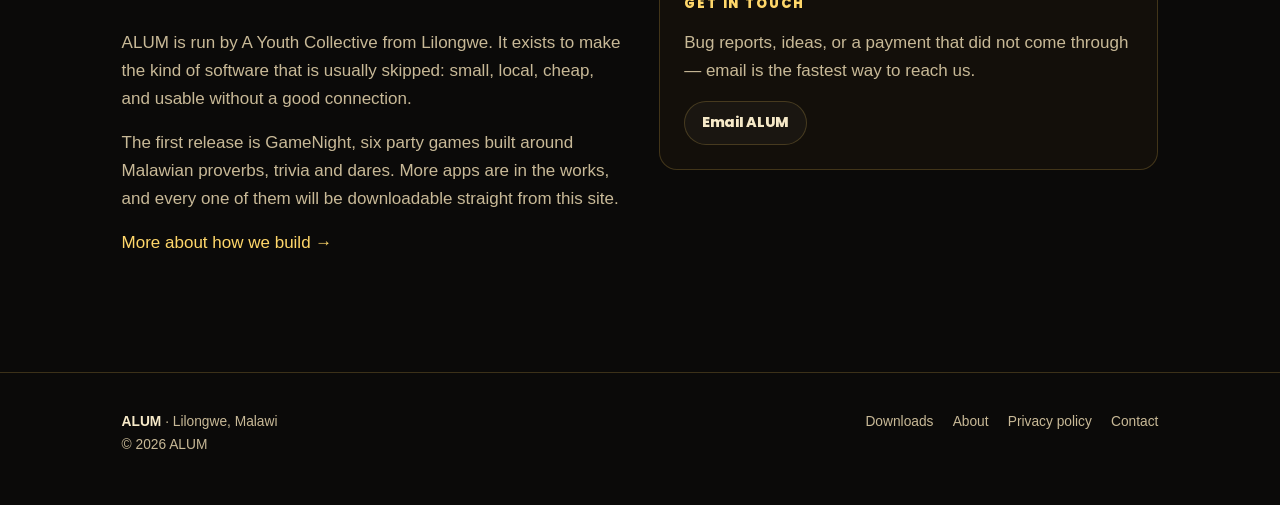
==== commit 126d089d: "GameNight 1.3.0: pass pricing on site and PWA What it costs section with MK 500 / 2,000 / 5,000 / 10" ====
--- a/index.html
+++ b/index.html
@@ -82,7 +82,7 @@
           <div class="feature-card">
             <div class="feature-body">
               <h3>GameNight</h3>
-              <p>Six party games for one phone. <a href="gamenight.html">View the app</a> or <a href="downloads/GameNight-1.2.4.apk" download>download the APK</a>.</p>
+              <p>Six party games for one phone. <a href="gamenight.html">View the app</a> or <a href="downloads/GameNight-1.3.0.apk" download>download the APK</a>.</p>
             </div>
           </div>
         </noscript>
--- a/assets/css/site.css
+++ b/assets/css/site.css
@@ -365,6 +365,12 @@
 .app-section h2 { font-size: 1.25rem; margin-bottom: 0.9rem; }
 .app-section p { color: var(--muted); }
 .app-section .hl-list { margin-top: 0.4rem; }
+
+.price-list { list-style: none; margin: 1rem 0 0; padding: 0; border-top: 1px solid var(--line); }
+.price-list li { display: flex; align-items: baseline; justify-content: space-between; gap: 1rem; padding: 0.7rem 0.2rem; border-bottom: 1px solid var(--line); }
+.price-list span { color: var(--cream); }
+.price-list em { color: var(--muted); font-style: normal; font-size: 0.85rem; margin-left: 0.4rem; }
+.price-list b { color: var(--gold-bright); white-space: nowrap; font-variant-numeric: tabular-nums; }
 .app-main .shots { margin: 0 0 0.4rem; }
 .app-main .shots img { width: 220px; }
 
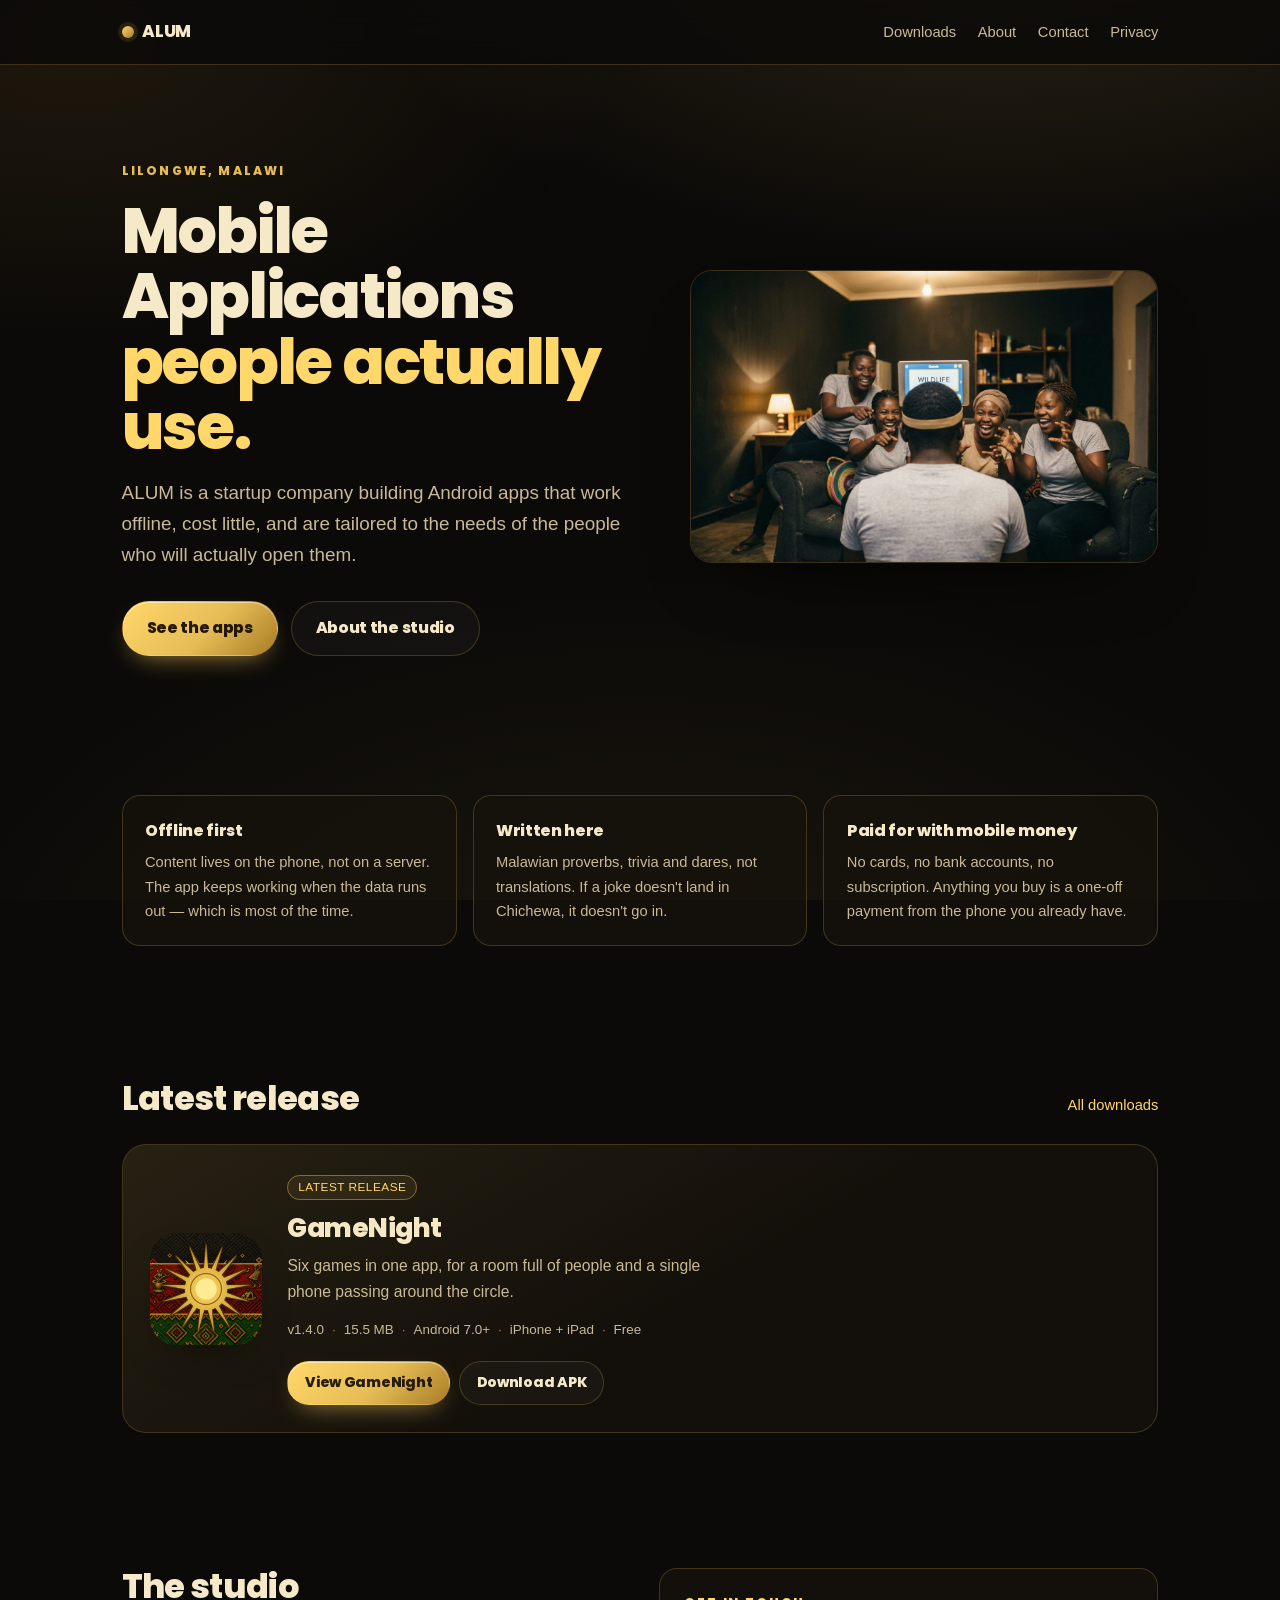
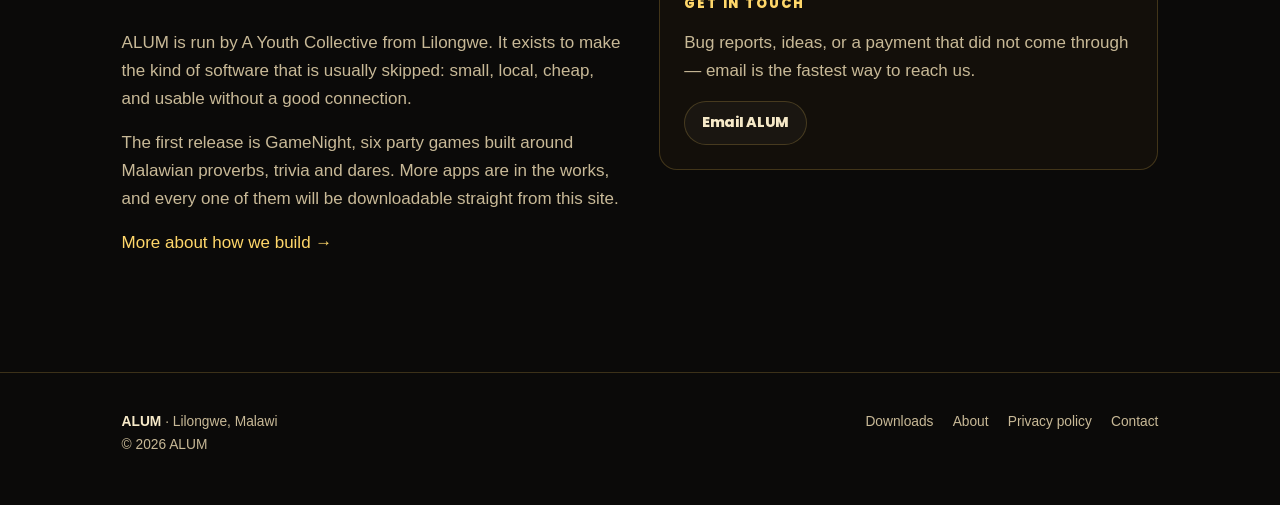
==== commit 30b4fd25: "GameNight 1.4.0: real download counts, reviews section, fresh PWA The APK is now a GitHub release as" ====
--- a/index.html
+++ b/index.html
@@ -82,7 +82,7 @@
           <div class="feature-card">
             <div class="feature-body">
               <h3>GameNight</h3>
-              <p>Six party games for one phone. <a href="gamenight.html">View the app</a> or <a href="downloads/GameNight-1.3.0.apk" download>download the APK</a>.</p>
+              <p>Six party games for one phone. <a href="gamenight.html">View the app</a> or <a href="https://github.com/Malu-xvge/malu-xvge.github.io/releases/download/gamenight-1.4.0/GameNight-1.4.0.apk" download>download the APK</a>.</p>
             </div>
           </div>
         </noscript>
--- a/assets/css/site.css
+++ b/assets/css/site.css
@@ -207,6 +207,17 @@
 }
 .shots::-webkit-scrollbar { height: 8px; }
 .shots::-webkit-scrollbar-thumb { background: rgba(230, 188, 85, 0.25); border-radius: 8px; }
+
+/* Landscape captures: one per row at the full width of the column, so the
+   wide screen stays readable instead of shrinking to a sliver. */
+.shots-wide { display: grid; gap: 1rem; margin: 0 0 1.2rem; }
+.shots-wide a { display: block; }
+.shots-wide img {
+  width: 100%; height: auto; display: block;
+  border-radius: 16px; border: 1px solid var(--line);
+  box-shadow: 0 16px 36px -20px #000;
+  background: #000;
+}
 
 /* ---------- install steps ---------- */
 .steps { display: grid; gap: 1rem; grid-template-columns: repeat(auto-fit, minmax(240px, 1fr)); counter-reset: step; }
@@ -407,6 +418,32 @@
 .review-head { display: flex; justify-content: space-between; align-items: center; gap: 1rem; margin-bottom: 0.4rem; }
 .review p { margin: 0; font-size: 0.93rem; }
 
+/* review form: sends a pre-filled message, because the site has no server to
+   collect submissions and the owner reads every review before it is published */
+.review-form { margin-top: 1.5rem; padding: 1.35rem; background: var(--panel); border: 1px solid var(--line); border-radius: var(--radius); }
+.review-form h3 { color: var(--gold-bright); font-size: 0.82rem; letter-spacing: 0.14em; text-transform: uppercase; margin: 0 0 0.6rem; }
+.review-help { font-size: 0.88rem; color: var(--muted); margin: 0 0 1rem; }
+.star-picker { display: flex; gap: 0.2rem; margin: 0 0 1rem; }
+.star-pick {
+  background: none; border: 0; margin: 0; padding: 0 0.08rem;
+  font-size: 1.9rem; line-height: 1; cursor: pointer;
+  color: rgba(230, 188, 85, 0.28);
+  transition: color 0.15s ease, transform 0.15s ease;
+}
+.star-pick.on, .star-pick:hover { color: var(--gold-bright); transform: translateY(-1px); }
+.star-pick:focus-visible { outline: 2px solid var(--gold-bright); outline-offset: 2px; border-radius: 4px; }
+.field { display: block; margin: 0 0 0.9rem; }
+.field > span { display: block; font-size: 0.82rem; color: var(--muted); margin-bottom: 0.35rem; }
+.field input, .field textarea {
+  width: 100%; box-sizing: border-box;
+  background: #0b0a08; border: 1px solid var(--line); border-radius: 10px;
+  color: var(--cream); padding: 0.7rem 0.8rem;
+  font: inherit; font-size: 0.93rem;
+}
+.field textarea { resize: vertical; min-height: 5.5rem; }
+.field input:focus, .field textarea:focus { outline: 2px solid var(--gold-bright); outline-offset: 1px; }
+.form-note { margin: 0.7rem 0 0; font-size: 0.86rem; color: var(--gold-bright); min-height: 1.2em; }
+
 @media (prefers-reduced-motion: reduce) {
   * { animation: none !important; transition: none !important; scroll-behavior: auto !important; }
 }
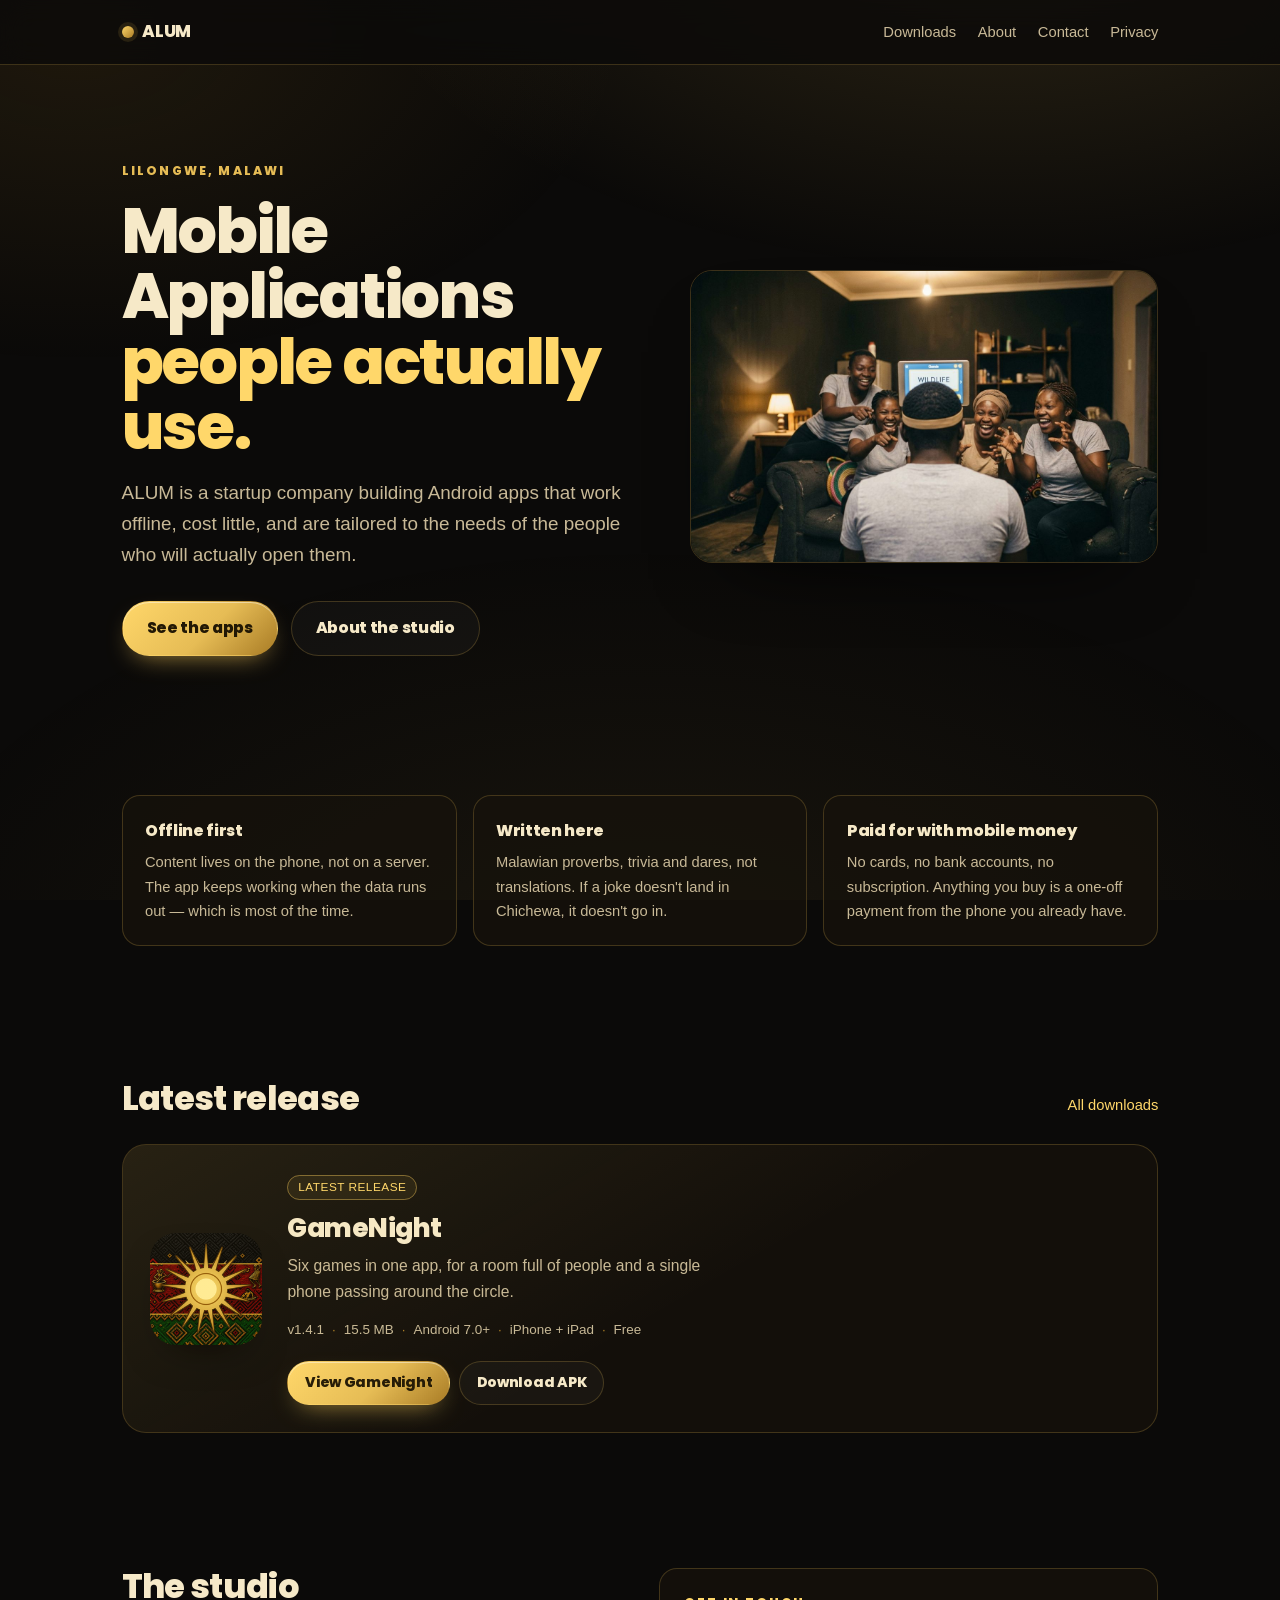
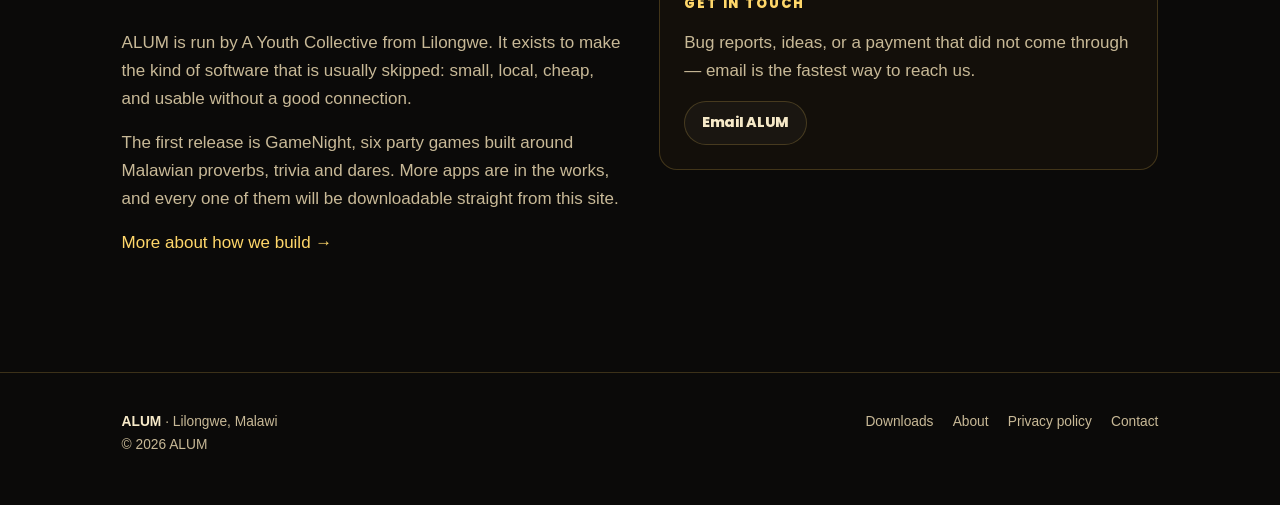
==== commit dba9986e: "GameNight 1.4.1: three-entry settings menu, no What's new block Site points at the 1.4.1 APK, the PW" ====
--- a/index.html
+++ b/index.html
@@ -82,7 +82,7 @@
           <div class="feature-card">
             <div class="feature-body">
               <h3>GameNight</h3>
-              <p>Six party games for one phone. <a href="gamenight.html">View the app</a> or <a href="https://github.com/Malu-xvge/malu-xvge.github.io/releases/download/gamenight-1.4.0/GameNight-1.4.0.apk" download>download the APK</a>.</p>
+              <p>Six party games for one phone. <a href="gamenight.html">View the app</a> or <a href="https://github.com/Malu-xvge/malu-xvge.github.io/releases/download/gamenight-1.4.1/GameNight-1.4.1.apk" download>download the APK</a>.</p>
             </div>
           </div>
         </noscript>
--- a/assets/css/site.css
+++ b/assets/css/site.css
@@ -406,9 +406,6 @@
 .verify summary { font-size: 0.86rem; }
 .verify .sha { margin-top: 0.6rem; }
 
-.changes { margin: 0; padding-left: 1.1rem; color: var(--muted); font-size: 0.93rem; }
-.changes li { margin-bottom: 0.45rem; }
-
 /* ---------- reviews ---------- */
 .empty-reviews { background: rgba(255, 255, 255, 0.02); border: 1px dashed var(--line); border-radius: var(--radius); padding: 1.4rem; }
 .empty-reviews p { margin: 0 0 0.7rem; font-size: 0.93rem; }
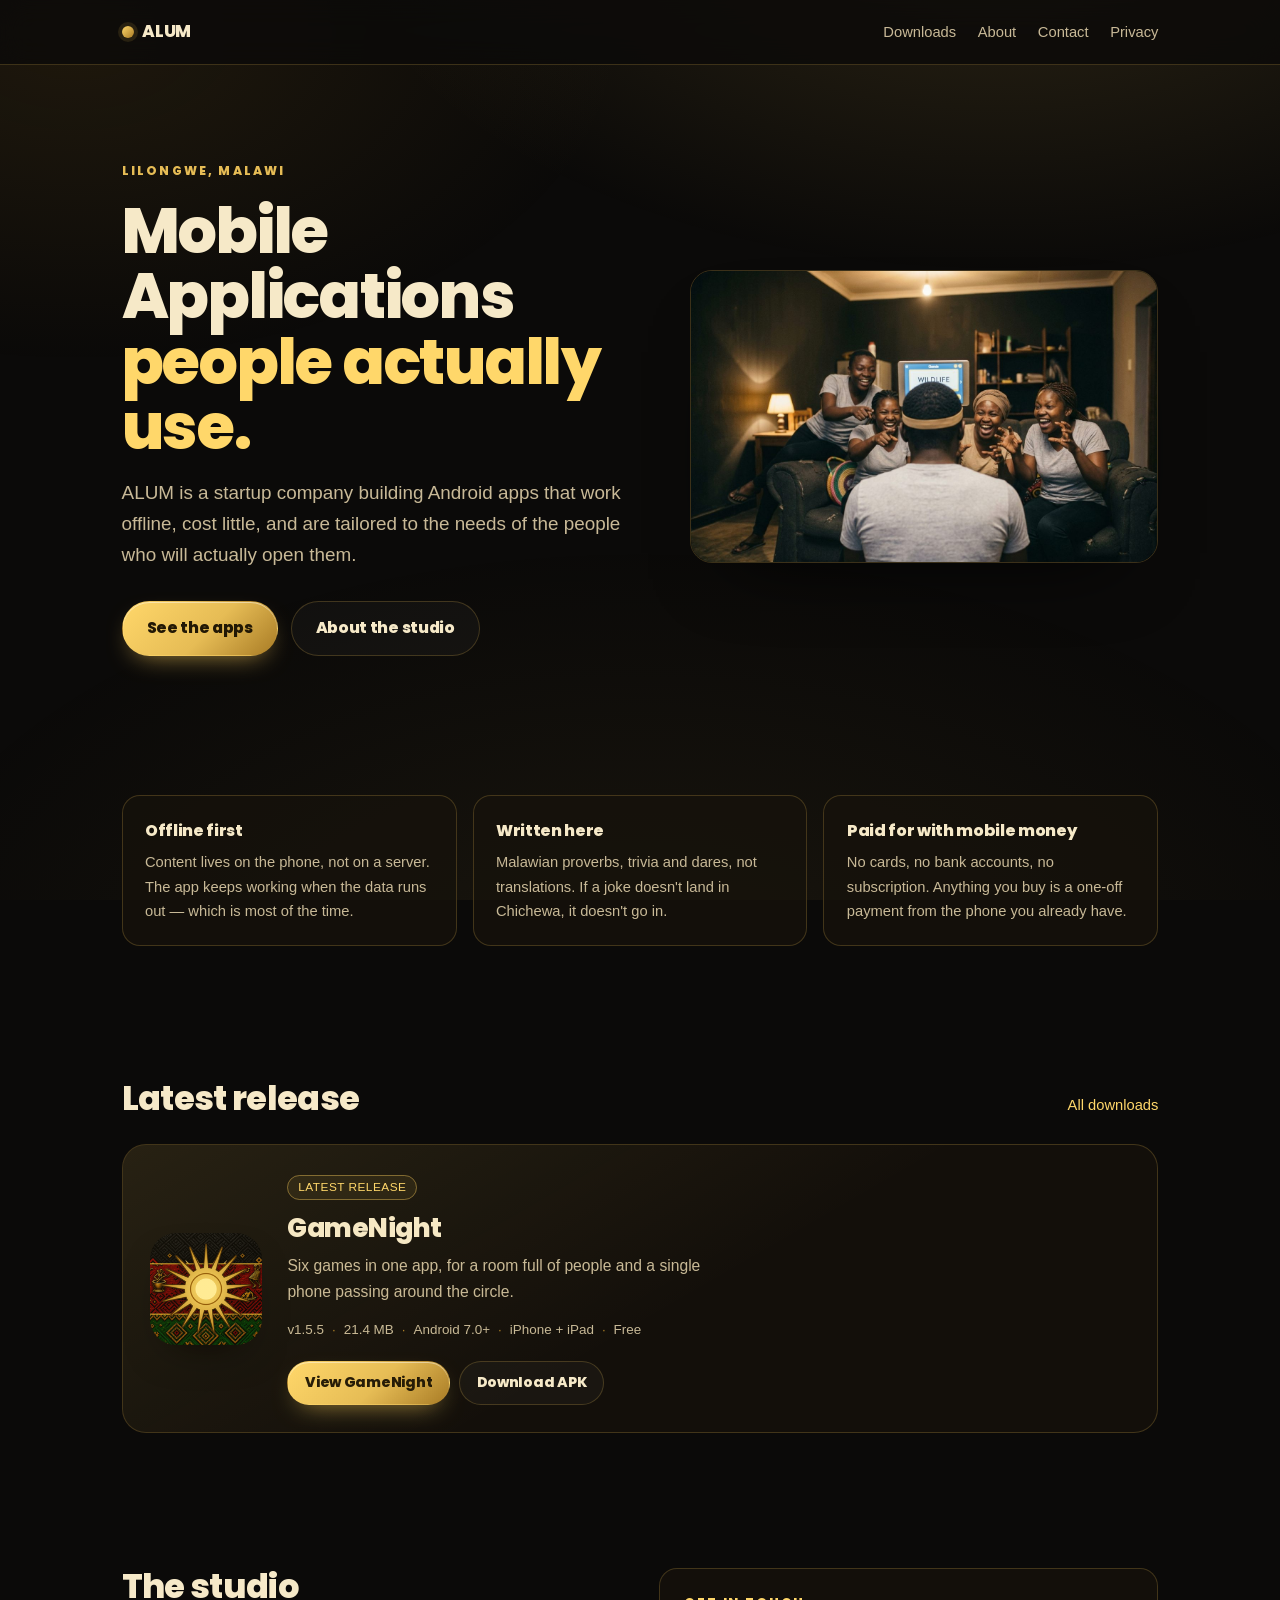
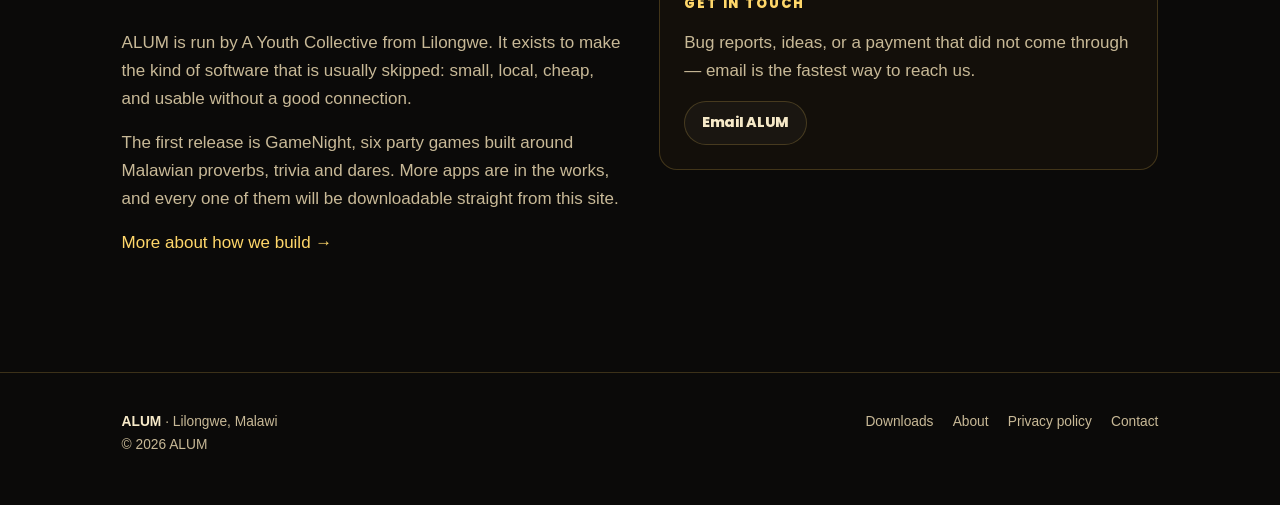
==== commit 882dd86f: "Site: current screenshots with painted decks and padlocks, add category shot, 1200x630 OG image" ====
--- a/index.html
+++ b/index.html
@@ -10,8 +10,8 @@
 <meta property="og:description" content="A small app studio in Lilongwe. Offline-first Android apps, starting with GameNight.">
 <meta property="og:type" content="website">
 <meta property="og:image" content="https://malu-xvge.github.io/assets/img/og-gamenight.jpg">
-<meta property="og:image:width" content="1584">
-<meta property="og:image:height" content="672">
+<meta property="og:image:width" content="1200">
+<meta property="og:image:height" content="630">
 <meta property="og:image:alt" content="GameNight — six party games for one phone">
 <meta name="twitter:card" content="summary_large_image">
 <meta name="twitter:image" content="https://malu-xvge.github.io/assets/img/og-gamenight.jpg">
--- a/assets/css/site.css
+++ b/assets/css/site.css
@@ -208,16 +208,23 @@
 .shots::-webkit-scrollbar { height: 8px; }
 .shots::-webkit-scrollbar-thumb { background: rgba(230, 188, 85, 0.25); border-radius: 8px; }
 
-/* Landscape captures: one per row at the full width of the column, so the
-   wide screen stays readable instead of shrinking to a sliver. */
-.shots-wide { display: grid; gap: 1rem; margin: 0 0 1.2rem; }
-.shots-wide a { display: block; }
+/* Landscape captures: one scrollable row, wide enough to read the card,
+   with the next shot peeking in so it is obvious you can swipe. */
+.shots-wide {
+  display: flex; gap: 1rem;
+  overflow-x: auto; padding: 0.3rem 0 1rem;
+  scroll-snap-type: x mandatory; -webkit-overflow-scrolling: touch;
+  margin: 0 0 0.4rem;
+}
+.shots-wide a { flex: 0 0 auto; scroll-snap-align: start; display: block; width: min(88%, 540px); }
 .shots-wide img {
   width: 100%; height: auto; display: block;
   border-radius: 16px; border: 1px solid var(--line);
   box-shadow: 0 16px 36px -20px #000;
   background: #000;
 }
+.shots-wide::-webkit-scrollbar { height: 8px; }
+.shots-wide::-webkit-scrollbar-thumb { background: rgba(230, 188, 85, 0.25); border-radius: 8px; }
 
 /* ---------- install steps ---------- */
 .steps { display: grid; gap: 1rem; grid-template-columns: repeat(auto-fit, minmax(240px, 1fr)); counter-reset: step; }
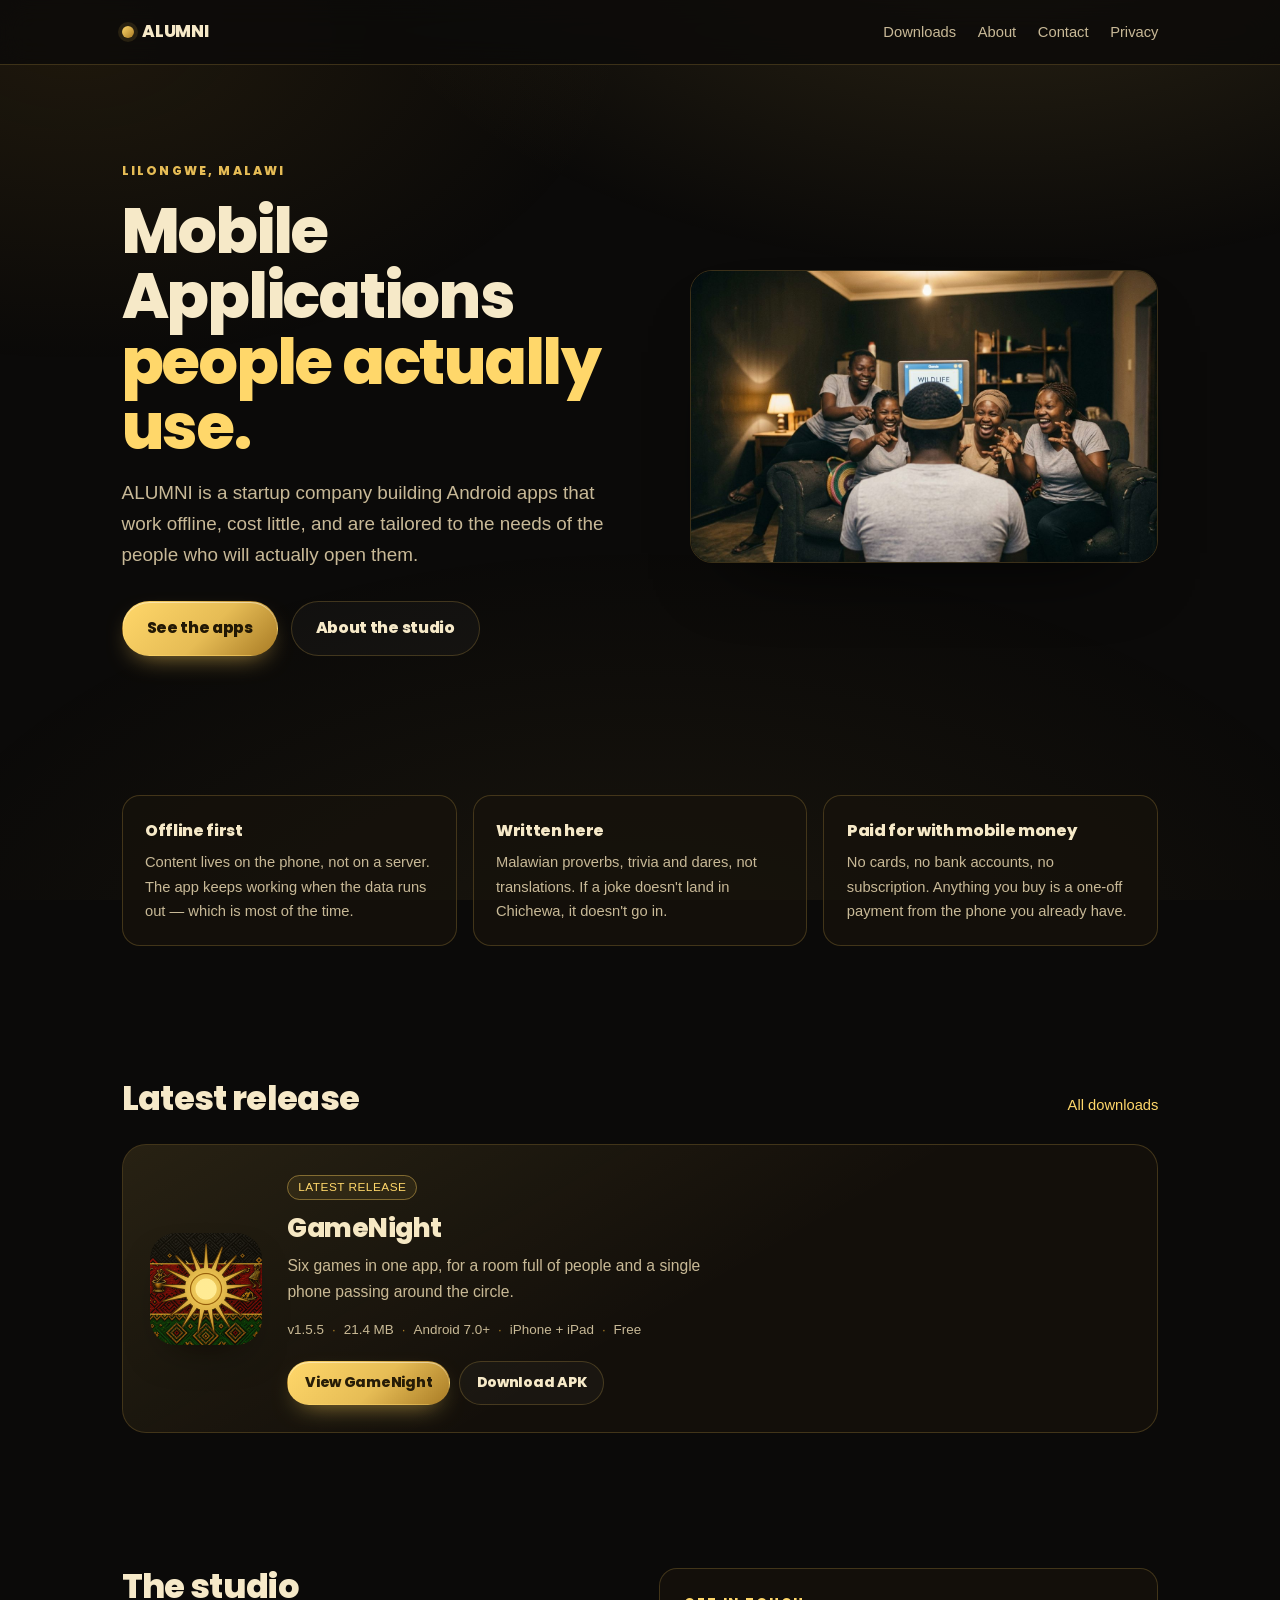
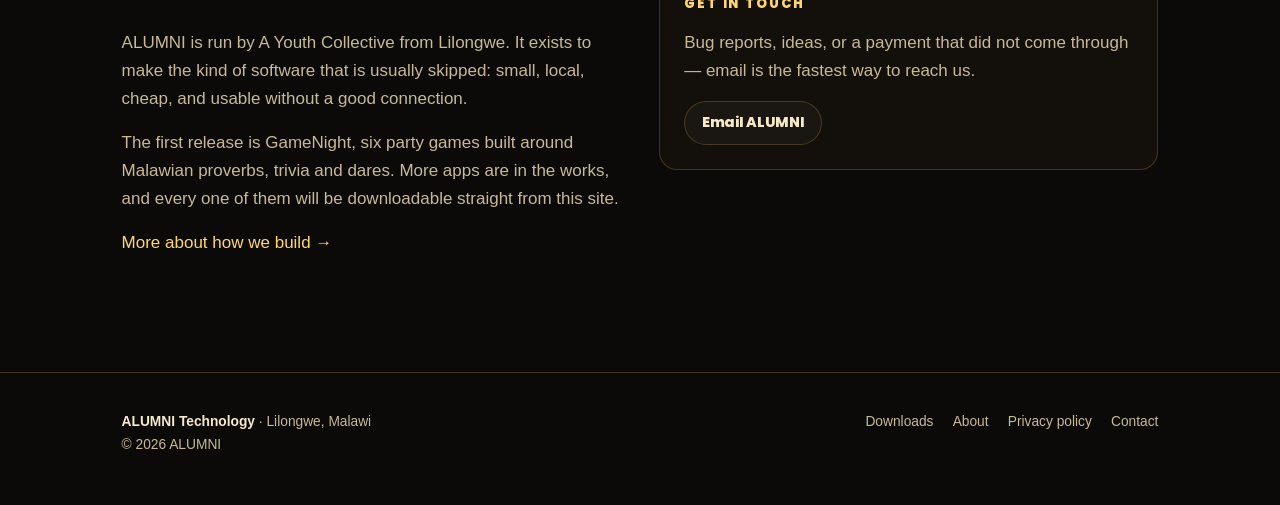
==== commit 126a4744: "Site: rebrand to ALUMNI Technology, fix 320px header overflow and stale 1.4.1 link" ====
--- a/index.html
+++ b/index.html
@@ -3,10 +3,10 @@
 <head>
 <meta charset="utf-8">
 <meta name="viewport" content="width=device-width, initial-scale=1">
-<title>ALUM — apps built in Malawi</title>
-<meta name="description" content="ALUM is a small app studio in Lilongwe, Malawi. We build offline-first Android apps, starting with GameNight — six party games for one phone.">
+<title>ALUMNI Technology — apps built in Malawi</title>
+<meta name="description" content="ALUMNI is a small app studio in Lilongwe, Malawi. We build offline-first Android apps, starting with GameNight — six party games for one phone.">
 <meta name="theme-color" content="#0b0a09">
-<meta property="og:title" content="ALUM — apps built in Malawi">
+<meta property="og:title" content="ALUMNI Technology — apps built in Malawi">
 <meta property="og:description" content="A small app studio in Lilongwe. Offline-first Android apps, starting with GameNight.">
 <meta property="og:type" content="website">
 <meta property="og:image" content="https://malu-xvge.github.io/assets/img/og-gamenight.jpg">
@@ -23,11 +23,11 @@
 
 <header class="nav">
   <div class="wrap">
-    <a class="brand" href="index.html"><span class="dot" aria-hidden="true"></span> ALUM</a>
+    <a class="brand" href="index.html"><span class="dot" aria-hidden="true"></span> ALUMNI</a>
     <nav aria-label="Main">
       <a href="downloads.html">Downloads</a>
       <a href="about.html">About</a>
-      <a href="index.html#contact">Contact</a>
+      <a class="hide-xs" href="index.html#contact">Contact</a>
       <a class="hide-sm" href="privacy.html">Privacy</a>
     </nav>
   </div>
@@ -40,7 +40,7 @@
       <div class="hero-copy">
         <p class="eyebrow">Lilongwe, Malawi</p>
         <h1>Mobile Applications <span>people actually use.</span></h1>
-        <p class="lede">ALUM is a startup company building Android apps that work offline, cost little, and are tailored to the needs of the people who will actually open them.</p>
+        <p class="lede">ALUMNI is a startup company building Android apps that work offline, cost little, and are tailored to the needs of the people who will actually open them.</p>
         <div class="cta-row">
           <a class="btn btn-primary" href="downloads.html">See the apps</a>
           <a class="btn btn-ghost" href="about.html">About the studio</a>
@@ -82,7 +82,7 @@
           <div class="feature-card">
             <div class="feature-body">
               <h3>GameNight</h3>
-              <p>Six party games for one phone. <a href="gamenight.html">View the app</a> or <a href="https://github.com/Malu-xvge/malu-xvge.github.io/releases/download/gamenight-1.4.1/GameNight-1.4.1.apk" download>download the APK</a>.</p>
+              <p>Six party games for one phone. <a href="gamenight.html">View the app</a> or <a href="https://github.com/Malu-xvge/malu-xvge.github.io/releases/download/gamenight-1.5.5/GameNight-1.5.5.apk" download>download the APK</a>.</p>
             </div>
           </div>
         </noscript>
@@ -95,14 +95,14 @@
       <div class="split">
         <div>
           <h2>The studio</h2>
-          <p style="color:var(--muted)">ALUM is run by A Youth Collective from Lilongwe. It exists to make the kind of software that is usually skipped: small, local, cheap, and usable without a good connection.</p>
+          <p style="color:var(--muted)">ALUMNI is run by A Youth Collective from Lilongwe. It exists to make the kind of software that is usually skipped: small, local, cheap, and usable without a good connection.</p>
           <p style="color:var(--muted)">The first release is GameNight, six party games built around Malawian proverbs, trivia and dares. More apps are in the works, and every one of them will be downloadable straight from this site.</p>
           <p><a href="about.html">More about how we build →</a></p>
         </div>
         <div class="panel" id="contact">
           <h3>Get in touch</h3>
           <p style="color:var(--muted);margin-bottom:1rem">Bug reports, ideas, or a payment that did not come through — email is the fastest way to reach us.</p>
-          <p style="margin-bottom:0"><a class="btn btn-ghost btn-sm" data-mail="subject" href="#">Email ALUM</a></p>
+          <p style="margin-bottom:0"><a class="btn btn-ghost btn-sm" data-mail="subject" href="#">Email ALUMNI</a></p>
         </div>
       </div>
     </div>
@@ -113,8 +113,8 @@
 <footer class="footer">
   <div class="wrap">
     <div>
-      <p><strong style="color:var(--cream)">ALUM</strong> · Lilongwe, Malawi</p>
-      <p>© <span data-year>2026</span> ALUM</p>
+      <p><strong style="color:var(--cream)">ALUMNI Technology</strong> · Lilongwe, Malawi</p>
+      <p>© <span data-year>2026</span> ALUMNI</p>
     </div>
     <nav aria-label="Footer">
       <a href="downloads.html">Downloads</a>
--- a/assets/css/site.css
+++ b/assets/css/site.css
@@ -1,4 +1,4 @@
-/* ALUM — site styles. Palette matches GameNight. */
+/* ALUMNI — site styles. Palette matches GameNight. */
 @font-face {
   font-family: 'Poppins';
   src: url('../fonts/heading-font.ttf') format('truetype');
@@ -85,6 +85,9 @@
 .nav nav a { color: var(--muted); }
 .nav nav a:hover { color: var(--gold-bright); text-decoration: none; }
 @media (max-width: 560px) { .nav nav a.hide-sm { display: none; } }
+/* Under 350 px the wordmark plus three links no longer fit on one line:
+   drop Contact (it is in the footer and on the home page) and tighten gaps. */
+@media (max-width: 350px) { .nav nav { gap: 1rem; } .nav nav a.hide-xs { display: none; } }
 
 /* ---------- hero ---------- */
 .hero { padding: clamp(3rem, 8vw, 6rem) 0 clamp(2rem, 5vw, 3.5rem); }
